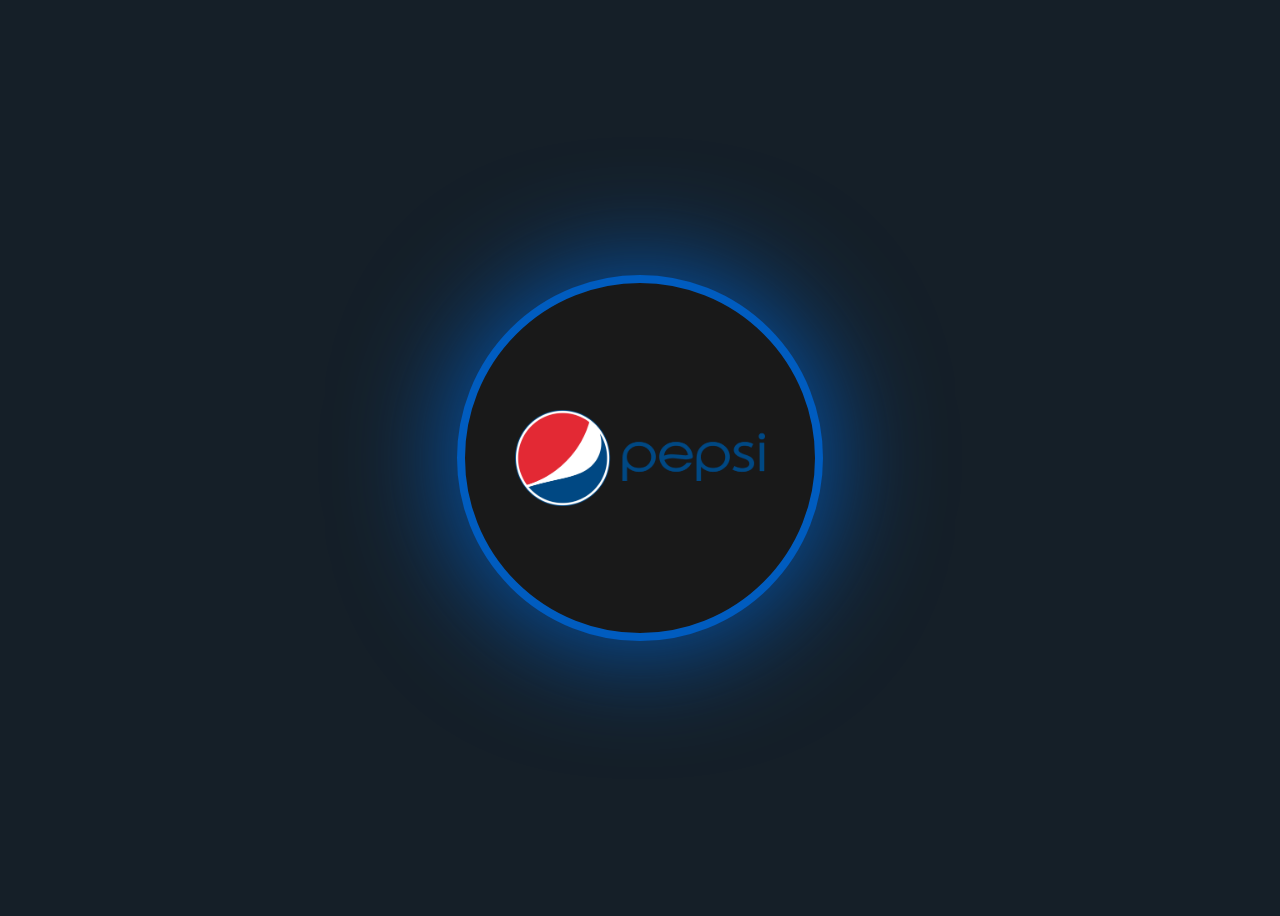
==== index.html @ 46ff2005 "Add files via upload" ====
<!DOCTYPE html>
<html lang="en">
<head>
  <meta charset="UTF-8">
  <meta name="viewport" content="width=device-width, initial-scale=1.0">
  <meta http-equiv="X-UA-Compatible" content="ie=edge">
  <title>Interactive Product Card</title>
  <link rel="stylesheet" href="style.css">
</head>
<body>
  <div class="card">
    <div class="circle">
      <img src="image.png" alt="Pepsi Logo" class="logo">
    </div>
    <img src="image1.png" alt="Pepsi Can" class="product_img">
    <div class="content">
		<h2>Pepsi</h2>
		<p>Pepsi is a cool, refreshing drink that satisfies your thirst and delights your taste buds. Our secret blend of flavors.</p>
      <a href="#">Shop Now</a>
    </div>
  </div>
</body>
</html>
---- style.css ----
@import url("https://fonts.googleapis.com/css?family=Poppins:200,300,400,500,600,700,800,900&display=swap");

* {
  margin: 10;
  padding-right: 0;
  box-sizing: border-box;
  font-family: "Poppins", sans-serif;
}

body {
  display: flex;
  justify-content: center;
  align-items: center;
  min-height: 100vh;
  background: #151f28;
  --clr: #005cbf;
}

.card {
  position: relative;
  width: 300px;
  height: 350px;
  display: flex;
  justify-content: center;
  align-items: center;
  transition: 0.5s;
  transition-delay: 0.5s;
}

.card:hover {
  width: 600px;
  transition-delay: 0.5s;
}

.card .circle {
  position: absolute;
  top: 0;
  left: 0;
  width: 100%;
  height: 100%;
  border-radius: 20px;
  display: flex;
  justify-content: center;
  align-items: center;
}

.card .circle::before {
  content: "";
  position: absolute;
  top: 30;
  left: 2;
  right: 2;
  width: 350px;
  height: 350px;
  border-radius: 50%;
  background: #191919;
  border: 8px solid var(--clr);
  transition: 0.5s, background 0.5s;
  transition-delay: 0.75s, 1s;
  filter: drop-shadow(0 0 10px var(--clr));
  filter: drop-shadow(0 0 60px var(--clr));;
}

.card:hover .circle::before {
  transition-delay: 0.5s;
  width: 100%;
  height: 100%;
  border-radius: 20px;
  background: var(--clr);
}

.card .circle .logo {
  position: relative;
  width: 250px;
  transition: 0.5s;
  transition-delay: 0.5s;
}

.card:hover .circle .logo {
  transform: scale(0);
  transition-delay: 0s;
}

.card .product_img {
  position: absolute;
  top: 50%;
  left: 50%;
  transform: translate(-50%, -50%) scale(0) rotate(315deg);
  height: 300px;
  transition: 0.5s ease-in-out;
}

.card:hover .product_img {
  transition-delay: 0.75s;
  top: 25%;
  left: 75%;
  height: 530px;
  transform: translate(-50%, -50%) scale(1) rotate(15deg);
}

.card .content {
  position: absolute;
  width: 50%;
  left: 20%;
  padding: 20px 20px 20px 20px;
  opacity: 0;
  transition: 0.5s;
  visibility: hidden;
}

.card:hover .content {
  transition-delay: 0.75s;
  opacity: 1;
  visibility: visible;
  left: 20px;
}

.card .content h2 {
  color: #fff;
  text-transform: uppercase;
  font-size: 2.5em;
  line-height: 1em;
}

.card .content p {
  color: #fff;
}

.card .content a {
  position: relative;
  color: #fff;
  background: #d52b1e;
  padding: 10px 20px;
  border-radius: 10px;
  display: inline-block;
  text-decoration: none;
  font-weight: 600;
  margin-top: 10px;
}
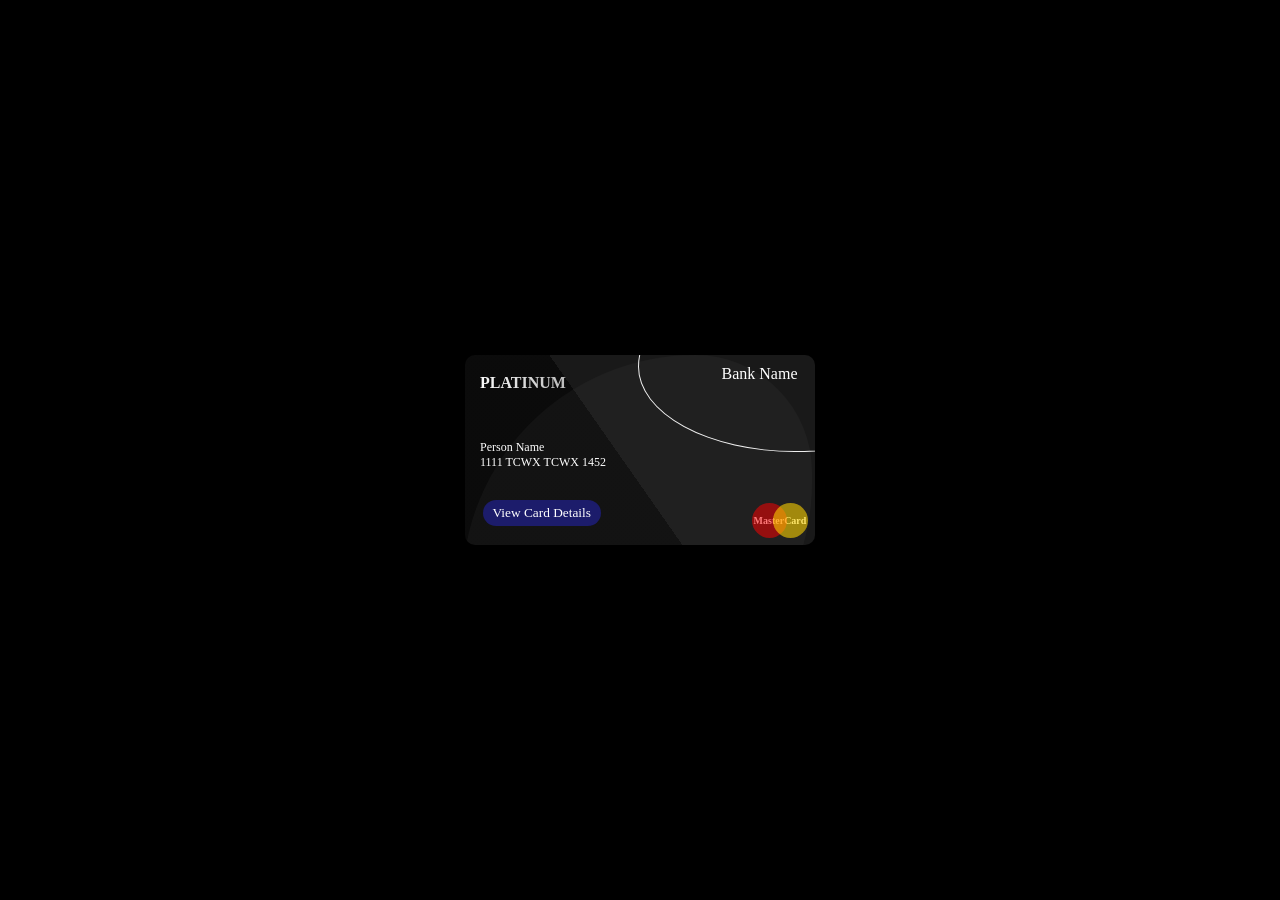
==== commit 9e030aa3: "Add files via upload" ====
--- a/index.html
+++ b/index.html
@@ -1,23 +1,52 @@
-<!DOCTYPE html>
-<html lang="en">
-<head>
-  <meta charset="UTF-8">
-  <meta name="viewport" content="width=device-width, initial-scale=1.0">
-  <meta http-equiv="X-UA-Compatible" content="ie=edge">
-  <title>Interactive Product Card</title>
-  <link rel="stylesheet" href="style.css">
-</head>
-<body>
-  <div class="card">
-    <div class="circle">
-      <img src="image.png" alt="Pepsi Logo" class="logo">
-    </div>
-    <img src="image1.png" alt="Pepsi Can" class="product_img">
-    <div class="content">
-		<h2>Pepsi</h2>
-		<p>Pepsi is a cool, refreshing drink that satisfies your thirst and delights your taste buds. Our secret blend of flavors.</p>
-      <a href="#">Shop Now</a>
-    </div>
-  </div>
-</body>
+<!DOCTYPE html>
+<html lang="en">
+
+<head>
+    <meta charset="UTF-8">
+    <meta name="viewport" content="width=device-width, initial-scale=1.0">
+    <title>Credit Card</title>
+    <link rel="stylesheet" href="style.css">
+</head>
+
+<body>
+    <div class="main-container">
+        <div id="card-container">
+            <div id="card">
+                <div id="front">
+                    <div class="reflection"></div>
+                    <div class="type">PLATINUM</div>
+                    <div class="title-text">Bank Name</div>
+                    <div class="details">
+                        <div class="name">Person Name</div>
+                        <p id="hidden-number">1111 TCWX TCWX 1452</p>
+                    </div>
+                    <button id="show-btn">View Card Details</button>
+                    <div class="logo">MasterCard</div>
+                </div>
+                <div id="back">
+                    <div class="reflection"></div>
+                    <div id="chip">
+                        <span></span>
+                        <span></span>
+                        <span></span>
+                        <span></span>
+                        <span></span>
+                    </div>
+                    <div class="title-text">Bank Name</div>
+                    <div class="details">
+                        <div class="name">Person Name</div>
+                        <p id="hidden-number">1111 1223 1223 1452</p>
+                        <span id="cvv">CVV: 304</span>
+                        <span id="valid-date"> Expiry: 02/30</span>
+                    </div>
+                    <button id="hide-btn">Hide Card Details</button>
+                    <div class="logo">MasterCard</div>
+                </div>
+            </div>
+        </div>
+    </div>
+
+    <script src="script.js"></script>
+</body>
+
 </html>
--- a/style.css
+++ b/style.css
@@ -1,139 +1,238 @@
-@import url("https://fonts.googleapis.com/css?family=Poppins:200,300,400,500,600,700,800,900&display=swap");
-
-* {
-  margin: 10;
-  padding-right: 0;
-  box-sizing: border-box;
-  font-family: "Poppins", sans-serif;
-}
-
-body {
-  display: flex;
-  justify-content: center;
-  align-items: center;
-  min-height: 100vh;
-  background: #151f28;
-  --clr: #005cbf;
-}
-
-.card {
-  position: relative;
-  width: 300px;
-  height: 350px;
-  display: flex;
-  justify-content: center;
-  align-items: center;
-  transition: 0.5s;
-  transition-delay: 0.5s;
-}
-
-.card:hover {
-  width: 600px;
-  transition-delay: 0.5s;
-}
-
-.card .circle {
-  position: absolute;
-  top: 0;
-  left: 0;
-  width: 100%;
-  height: 100%;
-  border-radius: 20px;
-  display: flex;
-  justify-content: center;
-  align-items: center;
-}
-
-.card .circle::before {
-  content: "";
-  position: absolute;
-  top: 30;
-  left: 2;
-  right: 2;
-  width: 350px;
-  height: 350px;
-  border-radius: 50%;
-  background: #191919;
-  border: 8px solid var(--clr);
-  transition: 0.5s, background 0.5s;
-  transition-delay: 0.75s, 1s;
-  filter: drop-shadow(0 0 10px var(--clr));
-  filter: drop-shadow(0 0 60px var(--clr));;
-}
-
-.card:hover .circle::before {
-  transition-delay: 0.5s;
-  width: 100%;
-  height: 100%;
-  border-radius: 20px;
-  background: var(--clr);
-}
-
-.card .circle .logo {
-  position: relative;
-  width: 250px;
-  transition: 0.5s;
-  transition-delay: 0.5s;
-}
-
-.card:hover .circle .logo {
-  transform: scale(0);
-  transition-delay: 0s;
-}
-
-.card .product_img {
-  position: absolute;
-  top: 50%;
-  left: 50%;
-  transform: translate(-50%, -50%) scale(0) rotate(315deg);
-  height: 300px;
-  transition: 0.5s ease-in-out;
-}
-
-.card:hover .product_img {
-  transition-delay: 0.75s;
-  top: 25%;
-  left: 75%;
-  height: 530px;
-  transform: translate(-50%, -50%) scale(1) rotate(15deg);
-}
-
-.card .content {
-  position: absolute;
-  width: 50%;
-  left: 20%;
-  padding: 20px 20px 20px 20px;
-  opacity: 0;
-  transition: 0.5s;
-  visibility: hidden;
-}
-
-.card:hover .content {
-  transition-delay: 0.75s;
-  opacity: 1;
-  visibility: visible;
-  left: 20px;
-}
-
-.card .content h2 {
-  color: #fff;
-  text-transform: uppercase;
-  font-size: 2.5em;
-  line-height: 1em;
-}
-
-.card .content p {
-  color: #fff;
-}
-
-.card .content a {
-  position: relative;
-  color: #fff;
-  background: #d52b1e;
-  padding: 10px 20px;
-  border-radius: 10px;
-  display: inline-block;
-  text-decoration: none;
-  font-weight: 600;
-  margin-top: 10px;
+* {
+    margin: 0;
+    padding: 0;
+    font-family: 'Calibri';
+    box-sizing: border-box;
+}
+
+body {
+    background: #000;
+}
+
+.main-container {
+    min-width: 400px;
+    min-height: 100vh;
+    display: flex;
+    align-items: center;
+    justify-content: center;
+}
+
+#card-container {
+    width: 350px;
+    height: 190px;
+    perspective: 1000px;
+    border-radius: 10px;
+}
+
+#card {
+    width: 100%;
+    height: 100%;
+    color: white;
+    transition: 1s;
+    position: relative;
+    border-radius: 10px;
+    perspective: 1000px;
+    font-family: calibri;
+    transform-style: preserve-3d;
+}
+
+#front,
+#back {
+    width: 100%;
+    height: 100%;
+    overflow: hidden;
+    position: absolute;
+    border-radius: 10px;
+    backface-visibility: hidden;
+    background: linear-gradient(55deg, #0b0b0bfc 45%, rgb(25 25 25) 40%);
+}
+
+#back {
+    transform: rotateY(180deg);
+}
+
+#front::after,
+#front::before,
+#back::after,
+#back::before {
+    content: '';
+    width: 100%;
+    height: 350px;
+    position: absolute;
+}
+
+#front::before,
+#back::before {
+    left: -1%;
+    transform: rotate(90deg);
+    border-radius: 50% 95% 0% 100%;
+    background: rgb(255 255 255 / 3%);
+}
+
+#front::after,
+#back::after {
+    height: 100%;
+    right: -50%;
+    top: -50%;
+    border-radius: 100% 0 100% 80%;
+    border: 1px solid rgb(239, 239, 239);
+}
+
+.reflection {
+    width: 100%;
+    height: 100%;
+    position: absolute;
+    transition: 1s;
+}
+
+.reflection::before {
+    z-index: 0;
+    top: 50%;
+    content: '';
+    left: -50%;
+    height: 360px;
+    position: absolute;
+    background: #ffffff;
+    transform: translate(-50%, -50%) rotate(50deg);
+    box-shadow: 0px 0px 10px 10px #ffffff;
+}
+
+.type {
+    top: 10%;
+    margin-left: 15px;
+    font-weight: bold;
+    color: transparent;
+    background: linear-gradient(62deg, #ffffff 0%, #000000 100%);
+    position: relative;
+    background-clip: text;
+    -webkit-background-clip: text;
+}
+
+.title-text {
+    position: absolute;
+    right: 5%;
+    top: 5%;
+}
+
+.details {
+    position: relative;
+    top: 35%;
+    margin-left: 15px;
+    font-size: 12px;
+}
+
+#hidden-number {
+    margin-bottom: 10px;
+}
+
+#show-btn,
+#hide-btn {
+    position: absolute;
+    bottom: 10%;
+    left: 5%;
+    border: none;
+    color: white;
+    cursor: pointer;
+    padding: 5px 10px;
+    border-radius: 20px;
+    font-family: calibri;
+    background: rgb(28, 28, 107);
+}
+
+.logo {
+    position: absolute;
+    font-size: 10px;
+    width: 20%;
+    height: 20%;
+    display: flex;
+    justify-content: center;
+    align-items: center;
+    font-weight: bold;
+    bottom: 3%;
+    right: 0%;
+}
+
+.logo::before,
+.logo::after {
+    content: '';
+    position: absolute;
+    width: 50%;
+    aspect-ratio: 1/1;
+    border-radius: 50%;
+}
+
+.logo::before {
+    background: rgba(255, 0, 0, 0.525);
+    left: 10%
+}
+
+.logo::after {
+    background: rgba(255, 213, 0, 0.584);
+    right: 10%;
+}
+
+.flipped {
+    transform: rotateY(-180deg);
+}
+
+#chip {
+    top: 10%;
+    position: absolute;
+    background: #e0ab89;
+    width: 15%;
+    height: 18%;
+    border-radius: 5px;
+    margin-left: 15px;
+    display: flex;
+    justify-content: center;
+    align-items: center;
+}
+
+#chip span {
+    position: absolute;
+    background: #e0ab89;
+    border: 1px solid black;
+}
+
+#chip span:nth-child(1) {
+    height: 100%;
+    width: 40%;
+    border-top: none;
+    border-bottom: none;
+}
+
+#chip span:nth-child(2) {
+    height: 60%;
+    width: 40%;
+    left: 0;
+    border-left: none;
+    border-radius: 0 5px 5px 0;
+}
+
+#chip span:nth-child(3) {
+    height: 60%;
+    width: 40%;
+    border-right: none;
+    border-radius: 5px 0 0 5px;
+    right: 0;
+}
+
+#chip span:nth-child(4) {
+    width: 100%;
+    border: none;
+    border-bottom: 1px solid black;
+}
+
+#chip span:nth-child(5) {
+    aspect-ratio: 1/1;
+    width: 25%;
+    border-radius: 2px;
+}
+
+.move {
+    transform: translateX(700px);
+}
+
+#valid-date {
+    margin-left: 15px;
 }
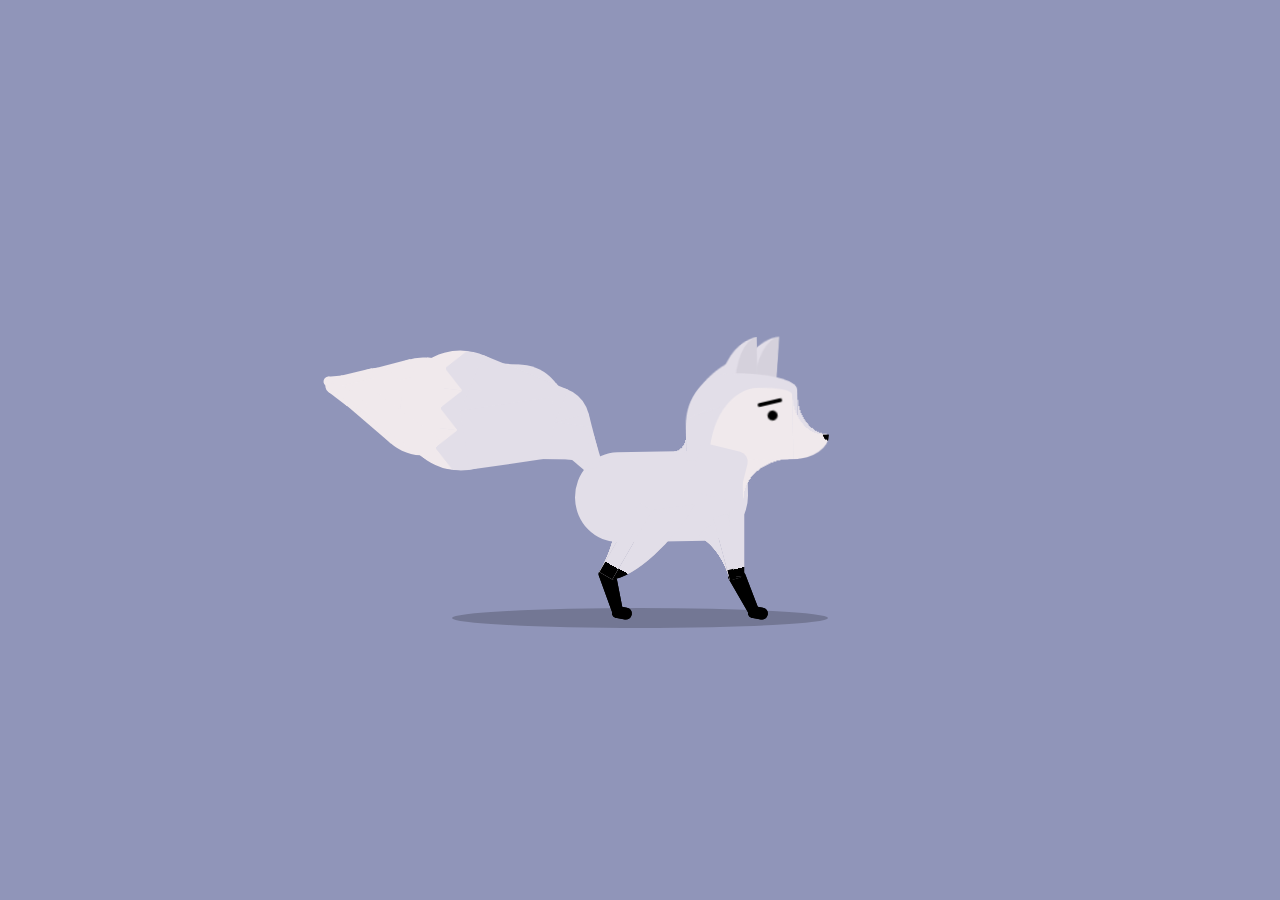
==== commit 6778c85c: "Add files via upload" ====
--- a/index.html
+++ b/index.html
@@ -1,52 +1,93 @@
-<!DOCTYPE html>
-<html lang="en">
-
-<head>
-    <meta charset="UTF-8">
-    <meta name="viewport" content="width=device-width, initial-scale=1.0">
-    <title>Credit Card</title>
-    <link rel="stylesheet" href="style.css">
-</head>
-
-<body>
-    <div class="main-container">
-        <div id="card-container">
-            <div id="card">
-                <div id="front">
-                    <div class="reflection"></div>
-                    <div class="type">PLATINUM</div>
-                    <div class="title-text">Bank Name</div>
-                    <div class="details">
-                        <div class="name">Person Name</div>
-                        <p id="hidden-number">1111 TCWX TCWX 1452</p>
-                    </div>
-                    <button id="show-btn">View Card Details</button>
-                    <div class="logo">MasterCard</div>
-                </div>
-                <div id="back">
-                    <div class="reflection"></div>
-                    <div id="chip">
-                        <span></span>
-                        <span></span>
-                        <span></span>
-                        <span></span>
-                        <span></span>
-                    </div>
-                    <div class="title-text">Bank Name</div>
-                    <div class="details">
-                        <div class="name">Person Name</div>
-                        <p id="hidden-number">1111 1223 1223 1452</p>
-                        <span id="cvv">CVV: 304</span>
-                        <span id="valid-date"> Expiry: 02/30</span>
-                    </div>
-                    <button id="hide-btn">Hide Card Details</button>
-                    <div class="logo">MasterCard</div>
-                </div>
-            </div>
-        </div>
-    </div>
-
-    <script src="script.js"></script>
-</body>
-
-</html>+<!DOCTYPE html>
+<html lang="en">
+
+  <head>
+    <meta charset="UTF-8">
+    <title>CSS Snow Fox</title>
+    <link rel="stylesheet" href="https://public.codepenassets.com/css/normalize-5.0.0.min.css">
+<link rel="stylesheet" href="./style.css">
+
+  </head>
+    
+  <body>
+  <div class="fox">
+  <div class="leg-outer">
+    <div class="leg">
+      <div class="paw">
+        <div class="log">
+          <div class="log-inner">
+          </div>
+        </div>
+      </div>
+    </div>
+  </div>
+  <div class="leg-outer">
+    <div class="leg">
+      <div class="paw">
+        <div class="log">
+          <div class="log-inner"></div>
+        </div>
+      </div>
+    </div>
+  </div>
+  <div class="hind-leg-outer">
+    <div class="hind-leg-outer2">
+      <div class="hind-paw">
+        <div class="hind-log">
+          <div class="hind-log-inner">
+          </div>
+        </div>
+      </div>
+    </div>
+  </div>
+  <div class="hind-leg-outer">
+    <div class="hind-leg-outer2">
+      <div class="hind-paw">
+        <div class="hind-log">
+          <div class="hind-log-inner">
+          </div>
+        </div>
+      </div>
+    </div>
+  </div>
+    <div class="body">
+    <div class="head">
+      <div class="ears">
+        <div class="ear"></div>
+        <div class="ear"></div>
+      </div>
+      <div class="face"></div>
+      <div class="snout"></div>
+    </div>
+    <div class="tail">
+      <div class="tail">
+        <div class="tail">
+          <div class="tail">
+            <div class="tail">
+              <div class="tail">
+              </div>
+            </div>
+          </div>
+        </div>
+      </div>
+      <div class="tail2">
+        <div class="tail">
+          <div class="tail">
+            <div class="tail">
+              <div class="tail">
+                <div class="tail">
+                </div>
+              </div>
+            </div>
+          </div>
+        </div>
+      </div>
+    </div>
+  </div>
+</div>
+<div class="snow"></div>
+    <script  src="./script.js"></script>
+
+  </body>
+  
+</html>
--- a/style.css
+++ b/style.css
@@ -1,238 +1,1255 @@
-* {
-    margin: 0;
-    padding: 0;
-    font-family: 'Calibri';
-    box-sizing: border-box;
-}
-
-body {
-    background: #000;
-}
-
-.main-container {
-    min-width: 400px;
-    min-height: 100vh;
-    display: flex;
-    align-items: center;
-    justify-content: center;
-}
-
-#card-container {
-    width: 350px;
-    height: 190px;
-    perspective: 1000px;
-    border-radius: 10px;
-}
-
-#card {
-    width: 100%;
-    height: 100%;
-    color: white;
-    transition: 1s;
-    position: relative;
-    border-radius: 10px;
-    perspective: 1000px;
-    font-family: calibri;
-    transform-style: preserve-3d;
-}
-
-#front,
-#back {
-    width: 100%;
-    height: 100%;
-    overflow: hidden;
-    position: absolute;
-    border-radius: 10px;
-    backface-visibility: hidden;
-    background: linear-gradient(55deg, #0b0b0bfc 45%, rgb(25 25 25) 40%);
-}
-
-#back {
-    transform: rotateY(180deg);
-}
-
-#front::after,
-#front::before,
-#back::after,
-#back::before {
-    content: '';
-    width: 100%;
-    height: 350px;
-    position: absolute;
-}
-
-#front::before,
-#back::before {
-    left: -1%;
-    transform: rotate(90deg);
-    border-radius: 50% 95% 0% 100%;
-    background: rgb(255 255 255 / 3%);
-}
-
-#front::after,
-#back::after {
-    height: 100%;
-    right: -50%;
-    top: -50%;
-    border-radius: 100% 0 100% 80%;
-    border: 1px solid rgb(239, 239, 239);
-}
-
-.reflection {
-    width: 100%;
-    height: 100%;
-    position: absolute;
-    transition: 1s;
-}
-
-.reflection::before {
-    z-index: 0;
-    top: 50%;
-    content: '';
-    left: -50%;
-    height: 360px;
-    position: absolute;
-    background: #ffffff;
-    transform: translate(-50%, -50%) rotate(50deg);
-    box-shadow: 0px 0px 10px 10px #ffffff;
-}
-
-.type {
-    top: 10%;
-    margin-left: 15px;
-    font-weight: bold;
-    color: transparent;
-    background: linear-gradient(62deg, #ffffff 0%, #000000 100%);
-    position: relative;
-    background-clip: text;
-    -webkit-background-clip: text;
-}
-
-.title-text {
-    position: absolute;
-    right: 5%;
-    top: 5%;
-}
-
-.details {
-    position: relative;
-    top: 35%;
-    margin-left: 15px;
-    font-size: 12px;
-}
-
-#hidden-number {
-    margin-bottom: 10px;
-}
-
-#show-btn,
-#hide-btn {
-    position: absolute;
-    bottom: 10%;
-    left: 5%;
-    border: none;
-    color: white;
-    cursor: pointer;
-    padding: 5px 10px;
-    border-radius: 20px;
-    font-family: calibri;
-    background: rgb(28, 28, 107);
-}
-
-.logo {
-    position: absolute;
-    font-size: 10px;
-    width: 20%;
-    height: 20%;
-    display: flex;
-    justify-content: center;
-    align-items: center;
-    font-weight: bold;
-    bottom: 3%;
-    right: 0%;
-}
-
-.logo::before,
-.logo::after {
-    content: '';
-    position: absolute;
-    width: 50%;
-    aspect-ratio: 1/1;
-    border-radius: 50%;
-}
-
-.logo::before {
-    background: rgba(255, 0, 0, 0.525);
-    left: 10%
-}
-
-.logo::after {
-    background: rgba(255, 213, 0, 0.584);
-    right: 10%;
-}
-
-.flipped {
-    transform: rotateY(-180deg);
-}
-
-#chip {
-    top: 10%;
-    position: absolute;
-    background: #e0ab89;
-    width: 15%;
-    height: 18%;
-    border-radius: 5px;
-    margin-left: 15px;
-    display: flex;
-    justify-content: center;
-    align-items: center;
-}
-
-#chip span {
-    position: absolute;
-    background: #e0ab89;
-    border: 1px solid black;
-}
-
-#chip span:nth-child(1) {
-    height: 100%;
-    width: 40%;
-    border-top: none;
-    border-bottom: none;
-}
-
-#chip span:nth-child(2) {
-    height: 60%;
-    width: 40%;
-    left: 0;
-    border-left: none;
-    border-radius: 0 5px 5px 0;
-}
-
-#chip span:nth-child(3) {
-    height: 60%;
-    width: 40%;
-    border-right: none;
-    border-radius: 5px 0 0 5px;
-    right: 0;
-}
-
-#chip span:nth-child(4) {
-    width: 100%;
-    border: none;
-    border-bottom: 1px solid black;
-}
-
-#chip span:nth-child(5) {
-    aspect-ratio: 1/1;
-    width: 25%;
-    border-radius: 2px;
-}
-
-.move {
-    transform: translateX(700px);
-}
-
-#valid-date {
-    margin-left: 15px;
+.fox {
+  width: 470px;
+  height: 335px;
+  min-width: 470px;
+  min-height: 335px;
+}
+.fox * {
+  position: absolute;
+}
+.fox:after {
+  content: '';
+  display: block;
+  position: absolute;
+  width: 80%;
+  height: 20px;
+  border-radius: 100%;
+  background: rgba(0, 0, 0, 0.2);
+  bottom: -10px;
+  left: 10%;
+  z-index: -1;
+}
+
+@-webkit-keyframes log {
+  from, to {
+    transform: rotate(-30deg);
+  }
+  50% {
+    transform: rotate(25deg);
+  }
+}
+
+@keyframes log {
+  from, to {
+    transform: rotate(-30deg);
+  }
+  50% {
+    transform: rotate(25deg);
+  }
+}
+@-webkit-keyframes log-inner {
+  from, to {
+    transform: rotate(15deg);
+  }
+  50% {
+    transform: rotate(-15deg);
+  }
+}
+@keyframes log-inner {
+  from, to {
+    transform: rotate(15deg);
+  }
+  50% {
+    transform: rotate(-15deg);
+  }
+}
+@-webkit-keyframes hind-log {
+  from, to {
+    transform: rotate(-20deg);
+  }
+  50% {
+    transform: rotate(15deg);
+  }
+}
+@keyframes hind-log {
+  from, to {
+    transform: rotate(-20deg);
+  }
+  50% {
+    transform: rotate(15deg);
+  }
+}
+@-webkit-keyframes hind-log-inner {
+  from, to {
+    transform: rotate(50deg);
+  }
+  50% {
+    transform: rotate(30deg);
+  }
+}
+@keyframes hind-log-inner {
+  from, to {
+    transform: rotate(50deg);
+  }
+  50% {
+    transform: rotate(30deg);
+  }
+}
+.leg-outer {
+  bottom: 0;
+  right: 127px;
+  -webkit-animation: leg-outer 0.9s cubic-bezier(0.445, 0, 0.55, 1) both infinite;
+          animation: leg-outer 0.9s cubic-bezier(0.445, 0, 0.55, 1) both infinite;
+  z-index: 1;
+}
+@-webkit-keyframes leg-outer {
+  0%, 100% {
+    transform: translateX(0);
+  }
+  50% {
+    transform: translateX(-76px);
+  }
+}
+@keyframes leg-outer {
+  0%, 100% {
+    transform: translateX(0);
+  }
+  50% {
+    transform: translateX(-76px);
+  }
+}
+.hind-leg-outer {
+  bottom: 0;
+  right: 263px;
+  -webkit-animation: leg-outer 0.9s cubic-bezier(0.445, 0, 0.55, 1) both infinite;
+          animation: leg-outer 0.9s cubic-bezier(0.445, 0, 0.55, 1) both infinite;
+  -webkit-animation-delay: -0.225s;
+          animation-delay: -0.225s;
+  z-index: 1;
+}
+
+.leg {
+  bottom: 0;
+  -webkit-animation: leg 0.9s cubic-bezier(0.445, 0, 0.55, 1) both infinite;
+          animation: leg 0.9s cubic-bezier(0.445, 0, 0.55, 1) both infinite;
+}
+@-webkit-keyframes leg {
+  75% {
+    transform: translateY(-20px);
+  }
+  from, 40%, to {
+    transform: translateY(0);
+  }
+}
+@keyframes leg {
+  75% {
+    transform: translateY(-20px);
+  }
+  from, 40%, to {
+    transform: translateY(0);
+  }
+}
+.hind-leg-outer2 {
+  bottom: 0;
+  -webkit-animation: leg 0.9s cubic-bezier(0.445, 0, 0.55, 1) both infinite;
+          animation: leg 0.9s cubic-bezier(0.445, 0, 0.55, 1) both infinite;
+  -webkit-animation-delay: -0.225s;
+          animation-delay: -0.225s;
+}
+
+.paw, .hind-paw {
+  bottom: 100%;
+  width: 10px;
+  height: 12px;
+  transform-origin: bottom center;
+  border-radius: 5px;
+  background: #000;
+}
+.paw:after, .hind-paw:after {
+  -webkit-animation: paw 0.9s cubic-bezier(0.445, 0, 0.55, 1) both infinite;
+          animation: paw 0.9s cubic-bezier(0.445, 0, 0.55, 1) both infinite;
+  content: '';
+  position: absolute;
+  display: block;
+  left: 0;
+  bottom: 0;
+  height: 100%;
+  width: 200%;
+  background: #000;
+  border-radius: 100px;
+  transform-origin: 5px center;
+}
+@-webkit-keyframes paw {
+  10%, to {
+    transform: rotate(10deg);
+  }
+  20%, 40% {
+    transform: rotate(10deg);
+  }
+  70% {
+    transform: rotate(120deg);
+  }
+}
+@keyframes paw {
+  10%, to {
+    transform: rotate(10deg);
+  }
+  20%, 40% {
+    transform: rotate(10deg);
+  }
+  70% {
+    transform: rotate(120deg);
+  }
+}
+.hind-paw {
+  -webkit-animation-delay: -0.225s;
+          animation-delay: -0.225s;
+}
+
+.log, .hind-log {
+  bottom: calc(100% - 5px);
+  width: 10px;
+  height: 44px;
+  transform-origin: bottom center;
+  transform: rotate(5deg);
+  background: black;
+  border-bottom-right-radius: 50% 100%;
+  border-top-right-radius: 5px;
+  border-top-left-radius: 5px;
+}
+.log:after, .hind-log:after {
+  content: '';
+  display: block;
+  position: absolute;
+  height: 100%;
+  width: 75%;
+  right: 0;
+  background: black;
+  transform-origin: right bottom;
+  transform: rotate(9deg);
+  border-top-right-radius: 8px;
+}
+
+.log {
+  -webkit-animation: log 0.9s cubic-bezier(0.445, 0, 0.55, 1) both infinite;
+          animation: log 0.9s cubic-bezier(0.445, 0, 0.55, 1) both infinite;
+}
+
+.hind-log {
+  -webkit-animation: hind-log 0.9s cubic-bezier(0.445, 0, 0.55, 1) both infinite;
+          animation: hind-log 0.9s cubic-bezier(0.445, 0, 0.55, 1) both infinite;
+  -webkit-animation-delay: -0.225s;
+          animation-delay: -0.225s;
+}
+
+.log-inner, .hind-log-inner {
+  z-index: 1;
+}
+
+.log-inner {
+  bottom: calc(100% - 8px);
+  width: 15px;
+  height: 65px;
+  transform-origin: bottom center;
+  -webkit-animation: log-inner 0.9s cubic-bezier(0.445, 0, 0.55, 1) both infinite;
+          animation: log-inner 0.9s cubic-bezier(0.445, 0, 0.55, 1) both infinite;
+  background-color: #E2DEE8;
+  background-image: linear-gradient(to top, #000000, #000000 10px, rgba(0, 0, 0, 0) 11px, rgba(0, 0, 0, 0));
+  border-bottom-right-radius: 5px;
+  border-bottom-left-radius: 5px;
+}
+.leg-outer + .leg-outer .log-inner, .leg-outer + .leg-outer .log-inner:after {
+  background-color: #C7C3D0;
+}
+.leg-outer + .leg-outer .log-inner:before {
+  background: radial-gradient(farthest-side at bottom left, rgba(0, 0, 0, 0), rgba(0, 0, 0, 0) 99%, #c7c3d0);
+}
+.log-inner:before, .log-inner:after {
+  content: '';
+  display: block;
+  position: absolute;
+}
+.log-inner:before {
+  right: 100%;
+  background: radial-gradient(farthest-side at bottom left, rgba(0, 0, 0, 0), rgba(0, 0, 0, 0) 99%, #e2dee8);
+  height: 90%;
+  bottom: 0;
+  width: 240%;
+  border-top-left-radius: 100%;
+}
+.log-inner:after {
+  right: 0;
+  bottom: 0;
+  height: 100%;
+  width: 100%;
+  background-color: #E2DEE8;
+  transform-origin: bottom right;
+  transform: rotate(15deg);
+  border-bottom-left-radius: 50% 100%;
+  border-bottom-right-radius: 5px;
+  background-image: linear-gradient(-15deg, #000000, #000000 9.5px, rgba(0, 0, 0, 0) 9.5px, rgba(0, 0, 0, 0));
+}
+
+.hind-log-inner {
+  bottom: calc(100% - 7px);
+  width: 15px;
+  left: -1px;
+  height: 80px;
+  transform-origin: bottom center;
+  -webkit-animation: hind-log-inner 0.9s cubic-bezier(0.445, 0, 0.55, 1) both infinite;
+          animation: hind-log-inner 0.9s cubic-bezier(0.445, 0, 0.55, 1) both infinite;
+  -webkit-animation-delay: -0.225s;
+          animation-delay: -0.225s;
+  background-color: #E2DEE8;
+  background-image: linear-gradient(to top, #000000, #000000 12px, rgba(0, 0, 0, 0) 12px, rgba(0, 0, 0, 0));
+}
+.hind-log-inner:before, .hind-log-inner:after {
+  content: '';
+  display: block;
+  position: absolute;
+}
+.hind-log-inner:before {
+  right: 100%;
+  background: radial-gradient(farthest-side at bottom left, rgba(0, 0, 0, 0), rgba(0, 0, 0, 0) 99%, #e2dee8);
+  height: 90%;
+  bottom: 0;
+  width: 240%;
+  border-top-left-radius: 100%;
+}
+.hind-log-inner:after {
+  left: 100%;
+  left: 100%;
+  height: 100%;
+  width: 34px;
+  background-color: #E2DEE8;
+  border-bottom-right-radius: 100% 100%;
+  transform-origin: bottom left;
+  transform: skewY(-38deg);
+  background-image: linear-gradient(38deg, #000000, #000000 10px, rgba(0, 0, 0, 0) 10px, rgba(0, 0, 0, 0));
+}
+.hind-leg-outer + .hind-leg-outer .hind-log-inner:before {
+  background: radial-gradient(farthest-side at bottom left, rgba(0, 0, 0, 0), rgba(0, 0, 0, 0) 99%, #c7c3d0);
+}
+
+.leg-outer + .leg-outer {
+  z-index: 0;
+}
+.leg-outer + .leg-outer, .leg-outer + .leg-outer *, .leg-outer + .leg-outer *:after {
+  -webkit-animation-delay: -0.45s !important;
+          animation-delay: -0.45s !important;
+}
+
+.hind-paw:after {
+  -webkit-animation-delay: -0.225s;
+          animation-delay: -0.225s;
+}
+
+.hind-leg-outer + .hind-leg-outer {
+  z-index: 0;
+}
+.hind-leg-outer + .hind-leg-outer, .hind-leg-outer + .hind-leg-outer *, .hind-leg-outer + .hind-leg-outer *:after {
+  -webkit-animation-delay: -0.675s;
+          animation-delay: -0.675s;
+}
+.hind-leg-outer + .hind-leg-outer .hind-log-inner, .hind-leg-outer + .hind-leg-outer .hind-log-inner:after {
+  background-color: #C7C3D0;
+}
+
+.body {
+  top: 50%;
+  left: 170px;
+  height: 90px;
+  width: 173px;
+  background: #E2DEE8;
+  border-top-left-radius: 25% 50%;
+  border-bottom-left-radius: 25% 50%;
+  border-bottom-right-radius: 25% 50%;
+  transform-origin: right center;
+  -webkit-animation: body 0.9s cubic-bezier(0.445, 0, 0.55, 1) both infinite;
+          animation: body 0.9s cubic-bezier(0.445, 0, 0.55, 1) both infinite;
+  -webkit-animation-duration: 0.45s;
+          animation-duration: 0.45s;
+  -webkit-animation-delay: -0.225s;
+          animation-delay: -0.225s;
+}
+@-webkit-keyframes body {
+  from, to {
+    transform: rotate(-1deg);
+  }
+  50% {
+    transform: rotate(1deg);
+  }
+}
+@keyframes body {
+  from, to {
+    transform: rotate(-1deg);
+  }
+  50% {
+    transform: rotate(1deg);
+  }
+}
+.body:before {
+  content: '';
+  display: block;
+  position: absolute;
+  height: 50px;
+  width: 50px;
+  background: #E2DEE8;
+  z-index: 1;
+  border-top-right-radius: 10px;
+  right: 3px;
+  top: -3px;
+  transform: rotate(15deg);
+}
+
+.head {
+  position: absolute;
+  height: 87px;
+  width: 112px;
+  bottom: 89%;
+  left: 65%;
+  border-top-left-radius: 40% 60%;
+  border-top-right-radius: 60% 20%;
+  background: #E2DEE8;
+  -webkit-animation: head 0.9s cubic-bezier(0.445, 0, 0.55, 1) both infinite;
+          animation: head 0.9s cubic-bezier(0.445, 0, 0.55, 1) both infinite;
+  -webkit-animation-duration: 0.45s;
+          animation-duration: 0.45s;
+  -webkit-animation-delay: -0.225s;
+          animation-delay: -0.225s;
+  transform-origin: center bottom;
+  z-index: 0;
+  transform-style: preserve-3d;
+}
+@-webkit-keyframes head {
+  from, to {
+    transform: rotate(0);
+  }
+  50% {
+    transform: translateY(2px) rotate(-2deg);
+  }
+}
+@keyframes head {
+  from, to {
+    transform: rotate(0);
+  }
+  50% {
+    transform: translateY(2px) rotate(-2deg);
+  }
+}
+.head:before, .head:after {
+  content: '';
+  display: block;
+  position: absolute;
+}
+.head:before {
+  width: 15px;
+  height: 15px;
+  right: 100%;
+  bottom: 9px;
+  background-image: radial-gradient(ellipse farthest-side at top left, rgba(0, 0, 0, 0), rgba(0, 0, 0, 0) 99%, #e2dee8 99.1%);
+}
+.head:after {
+  width: 50px;
+  height: 40px;
+  top: calc(100% - 1px);
+  left: 50%;
+  background-image: radial-gradient(ellipse farthest-side at bottom right, rgba(0, 0, 0, 0), rgba(0, 0, 0, 0) 99%, #f0e9ec 99.1%);
+}
+
+.face {
+  width: 84px;
+  height: 72px;
+  bottom: 0;
+  right: 5px;
+  background: #F0E9EC;
+  border-top-left-radius: 60% 100%;
+  border-top-right-radius: 40% 10%;
+  z-index: 2;
+  -webkit-animation: face 0.9s cubic-bezier(0.445, 0, 0.55, 1) both infinite;
+          animation: face 0.9s cubic-bezier(0.445, 0, 0.55, 1) both infinite;
+}
+@-webkit-keyframes face {
+  from, to {
+    transform: translateX(0);
+  }
+  50% {
+    transform: translateX(-2px);
+  }
+}
+@keyframes face {
+  from, to {
+    transform: translateX(0);
+  }
+  50% {
+    transform: translateX(-2px);
+  }
+}
+.face:before, .face:after {
+  content: '';
+  display: block;
+  position: absolute;
+  background: black;
+  -webkit-animation: eye 0.9s cubic-bezier(0.445, 0, 0.55, 1) both infinite;
+          animation: eye 0.9s cubic-bezier(0.445, 0, 0.55, 1) both infinite;
+}
+@-webkit-keyframes eye {
+  from, to {
+    transform: rotate(-12deg);
+  }
+  50% {
+    transform: translateX(-2px) rotate(-12deg);
+  }
+}
+@keyframes eye {
+  from, to {
+    transform: rotate(-12deg);
+  }
+  50% {
+    transform: translateX(-2px) rotate(-12deg);
+  }
+}
+.face:before {
+  height: 4px;
+  width: 25px;
+  border-radius: 2px;
+  top: 13px;
+  right: 10px;
+}
+.face:after {
+  height: 10px;
+  width: 10px;
+  border-radius: 50%;
+  top: 23px;
+  right: 15px;
+}
+
+.snout {
+  width: 36px;
+  height: 24px;
+  left: calc(100% - 5px);
+  bottom: 0;
+  border-bottom-right-radius: 100%;
+  background-color: #F0E9EC;
+  background-image: radial-gradient(circle 6px at top right, #000000, #000000 99%, rgba(0, 0, 0, 0) 99%);
+  transform-origin: right;
+  -webkit-animation: snout 0.9s cubic-bezier(0.445, 0, 0.55, 1) both infinite;
+          animation: snout 0.9s cubic-bezier(0.445, 0, 0.55, 1) both infinite;
+}
+@-webkit-keyframes snout {
+  from, to {
+    transform: scale(1);
+  }
+  50% {
+    transform: scaleX(1.05);
+  }
+}
+@keyframes snout {
+  from, to {
+    transform: scale(1);
+  }
+  50% {
+    transform: scaleX(1.05);
+  }
+}
+.snout:before, .snout:after {
+  content: '';
+  display: block;
+  position: absolute;
+  bottom: 100%;
+  left: 5px;
+  width: calc(100% - 5px);
+  height: 40px;
+  background-image: radial-gradient(ellipse farthest-side at top right, rgba(0, 0, 0, 0), rgba(0, 0, 0, 0) 99%, #e2dee8 99.1%);
+}
+.snout:before {
+  -webkit-animation: snout-outer 0.9s cubic-bezier(0.445, 0, 0.55, 1) both infinite;
+          animation: snout-outer 0.9s cubic-bezier(0.445, 0, 0.55, 1) both infinite;
+}
+@-webkit-keyframes snout-outer {
+  50% {
+    transform: scaleX(0.93);
+  }
+}
+@keyframes snout-outer {
+  50% {
+    transform: scaleX(0.93);
+  }
+}
+.snout:after {
+  background-image: radial-gradient(ellipse farthest-side at top right, rgba(0, 0, 0, 0), rgba(0, 0, 0, 0) 99%, #f0e9ec 99.1%);
+  left: 0;
+}
+
+.tail {
+  border-radius: 50%;
+  background: #E2DEE8;
+  width: 1rem;
+  height: 1rem;
+}
+
+.body > .tail {
+  height: 20;
+  width: 20;
+  left: 10px;
+  transform: rotate(58deg);
+}
+.body > .tail .tail {
+  right: 100%;
+  border-color: green;
+  z-index: -1;
+}
+.body > .tail > .tail {
+  height: 36px;
+  width: 36px;
+  top: -8px;
+  -webkit-animation: tail-2 0.9s cubic-bezier(0.445, 0, 0.55, 1) both infinite;
+          animation: tail-2 0.9s cubic-bezier(0.445, 0, 0.55, 1) both infinite;
+  -webkit-animation-delay: -0.225s;
+          animation-delay: -0.225s;
+  transform-origin: calc(100% + 10px);
+  transform: rotate(0);
+}
+@-webkit-keyframes tail-2 {
+  from, to {
+    transform: rotate(0);
+  }
+  50% {
+    transform: rotate(0);
+  }
+}
+@keyframes tail-2 {
+  from, to {
+    transform: rotate(0);
+  }
+  50% {
+    transform: rotate(0);
+  }
+}
+.body > .tail > .tail:before, .body > .tail > .tail:after {
+  content: '';
+  left: 50%;
+  position: absolute;
+  height: 50%;
+  width: 26.83282px;
+  display: block;
+  background: #E2DEE8;
+}
+.body > .tail > .tail:after {
+  bottom: 0;
+  transform-origin: top left;
+  transform: rotate(-16.60156deg);
+}
+.body > .tail > .tail:before {
+  transform-origin: bottom left;
+  transform: rotate(16.60156deg);
+}
+.body > .tail > .tail2 > .tail {
+  height: 70px;
+  width: 70px;
+  top: -25px;
+  -webkit-animation: tail2-2 0.9s cubic-bezier(0.445, 0, 0.55, 1) both infinite;
+          animation: tail2-2 0.9s cubic-bezier(0.445, 0, 0.55, 1) both infinite;
+  -webkit-animation-delay: -0.225s;
+          animation-delay: -0.225s;
+  transform-origin: calc(100% + 10px);
+  transform: rotate(-30deg);
+}
+@-webkit-keyframes tail2-2 {
+  from, to {
+    transform: rotate(-33deg);
+  }
+  50% {
+    transform: rotate(-30deg);
+  }
+}
+@keyframes tail2-2 {
+  from, to {
+    transform: rotate(-33deg);
+  }
+  50% {
+    transform: rotate(-30deg);
+  }
+}
+.body > .tail > .tail2 > .tail:before, .body > .tail > .tail2 > .tail:after {
+  content: '';
+  left: 50%;
+  position: absolute;
+  height: 50%;
+  width: 37.41657px;
+  display: block;
+  background: #E2DEE8;
+}
+.body > .tail > .tail2 > .tail:after {
+  bottom: 0;
+  transform-origin: top left;
+  transform: rotate(-33.74902deg);
+}
+.body > .tail > .tail2 > .tail:before {
+  transform-origin: bottom left;
+  transform: rotate(33.74902deg);
+}
+.body > .tail > .tail > .tail {
+  height: 93px;
+  width: 93px;
+  top: -28.5px;
+  -webkit-animation: tail-3 0.9s cubic-bezier(0.445, 0, 0.55, 1) both infinite;
+          animation: tail-3 0.9s cubic-bezier(0.445, 0, 0.55, 1) both infinite;
+  -webkit-animation-delay: -0.225s;
+          animation-delay: -0.225s;
+  transform-origin: calc(100% + 18px);
+  transform: rotate(-24deg);
+}
+@-webkit-keyframes tail-3 {
+  from, to {
+    transform: rotate(-30deg);
+  }
+  50% {
+    transform: rotate(-24deg);
+  }
+}
+@keyframes tail-3 {
+  from, to {
+    transform: rotate(-30deg);
+  }
+  50% {
+    transform: rotate(-24deg);
+  }
+}
+.body > .tail > .tail > .tail:before, .body > .tail > .tail > .tail:after {
+  content: '';
+  left: 50%;
+  position: absolute;
+  height: 50%;
+  width: 57.8619px;
+  display: block;
+  background: #E2DEE8;
+}
+.body > .tail > .tail > .tail:after {
+  bottom: 0;
+  transform-origin: top left;
+  transform: rotate(-26.22267deg);
+}
+.body > .tail > .tail > .tail:before {
+  transform-origin: bottom left;
+  transform: rotate(26.22267deg);
+}
+.body > .tail > .tail2 > .tail > .tail {
+  height: 120px;
+  width: 120px;
+  top: -25px;
+  -webkit-animation: tail2-3 0.9s cubic-bezier(0.445, 0, 0.55, 1) both infinite;
+          animation: tail2-3 0.9s cubic-bezier(0.445, 0, 0.55, 1) both infinite;
+  -webkit-animation-delay: -425ms;
+          animation-delay: -425ms;
+  background: linear-gradient(45deg, #f0e9ec 25%, rgba(0, 0, 0, 0) 25%), linear-gradient(135deg, #f0e9ec 25%, rgba(0, 0, 0, 0) 25%) 0 0, linear-gradient(to left, rgba(0, 0, 0, 0), rgba(0, 0, 0, 0) 66%, #f0e9ec 66%);
+  background-size: 40px 40px, 40px 40px, 100%;
+  background-position: center;
+  background-color: #E2DEE8;
+  background-repeat: repeat-y;
+  transform-origin: calc(100% + 35px);
+  transform: rotate(-30deg);
+}
+@-webkit-keyframes tail2-3 {
+  from, to {
+    transform: rotate(-35deg);
+  }
+  50% {
+    transform: rotate(-30deg);
+  }
+}
+@keyframes tail2-3 {
+  from, to {
+    transform: rotate(-35deg);
+  }
+  50% {
+    transform: rotate(-30deg);
+  }
+}
+.body > .tail > .tail2 > .tail > .tail:before, .body > .tail > .tail2 > .tail > .tail:after {
+  content: '';
+  left: 50%;
+  position: absolute;
+  height: 50%;
+  width: 91.65151px;
+  display: block;
+  background: #E2DEE8;
+}
+.body > .tail > .tail2 > .tail > .tail:after {
+  bottom: 0;
+  transform-origin: top left;
+  transform: rotate(-15.25754deg);
+}
+.body > .tail > .tail2 > .tail > .tail:before {
+  transform-origin: bottom left;
+  transform: rotate(15.25754deg);
+}
+.body > .tail > .tail > .tail > .tail {
+  height: 98px;
+  width: 98px;
+  top: -2.5px;
+  -webkit-animation: tail-4 0.9s cubic-bezier(0.445, 0, 0.55, 1) both infinite;
+          animation: tail-4 0.9s cubic-bezier(0.445, 0, 0.55, 1) both infinite;
+  -webkit-animation-delay: -425ms;
+          animation-delay: -425ms;
+  background: #F0E9EC !important;
+  transform-origin: calc(100% + 46.5px);
+  transform: rotate(-17deg);
+}
+.body > .tail > .tail > .tail > .tail:before {
+  background: linear-gradient(to right, #f0e9ec, #e2dee8) !important;
+}
+@-webkit-keyframes tail-4 {
+  from, to {
+    transform: rotate(-24deg);
+  }
+  50% {
+    transform: rotate(-17deg);
+  }
+}
+@keyframes tail-4 {
+  from, to {
+    transform: rotate(-24deg);
+  }
+  50% {
+    transform: rotate(-17deg);
+  }
+}
+.body > .tail > .tail > .tail > .tail:before, .body > .tail > .tail > .tail > .tail:after {
+  content: '';
+  left: 50%;
+  position: absolute;
+  height: 50%;
+  width: 95.46727px;
+  display: block;
+  background: #E2DEE8;
+}
+.body > .tail > .tail > .tail > .tail:after {
+  bottom: 0;
+  transform-origin: top left;
+  transform: rotate(-1.50006deg);
+}
+.body > .tail > .tail > .tail > .tail:before {
+  transform-origin: bottom left;
+  transform: rotate(1.50006deg);
+}
+.body > .tail > .tail2 > .tail > .tail > .tail {
+  height: 50px;
+  width: 50px;
+  top: 35px;
+  -webkit-animation: tail2-4 0.9s cubic-bezier(0.445, 0, 0.55, 1) both infinite;
+          animation: tail2-4 0.9s cubic-bezier(0.445, 0, 0.55, 1) both infinite;
+  -webkit-animation-delay: -0.225s;
+          animation-delay: -0.225s;
+  transform-origin: calc(100% + 60px);
+  transform: rotate(27deg);
+}
+.body > .tail > .tail2 > .tail > .tail > .tail:before {
+  display: none !important;
+}
+.body > .tail > .tail2 > .tail > .tail > .tail, .body > .tail > .tail2 > .tail > .tail > .tail:before, .body > .tail > .tail2 > .tail > .tail > .tail:after {
+  background: #F0E9EC !important;
+}
+@-webkit-keyframes tail2-4 {
+  from, to {
+    transform: rotate(5deg);
+  }
+  50% {
+    transform: rotate(27deg);
+  }
+}
+@keyframes tail2-4 {
+  from, to {
+    transform: rotate(5deg);
+  }
+  50% {
+    transform: rotate(27deg);
+  }
+}
+.body > .tail > .tail2 > .tail > .tail > .tail:before, .body > .tail > .tail2 > .tail > .tail > .tail:after {
+  content: '';
+  left: 50%;
+  position: absolute;
+  height: 50%;
+  width: 77.45967px;
+  display: block;
+  background: #E2DEE8;
+}
+.body > .tail > .tail2 > .tail > .tail > .tail:after {
+  bottom: 0;
+  transform-origin: top left;
+  transform: rotate(24.31576deg);
+}
+.body > .tail > .tail2 > .tail > .tail > .tail:before {
+  transform-origin: bottom left;
+  transform: rotate(-24.31576deg);
+}
+.body > .tail > .tail > .tail > .tail > .tail {
+  height: 36px;
+  width: 36px;
+  top: 31px;
+  -webkit-animation: tail-5 0.9s cubic-bezier(0.445, 0, 0.55, 1) both infinite;
+          animation: tail-5 0.9s cubic-bezier(0.445, 0, 0.55, 1) both infinite;
+  -webkit-animation-delay: -0.225s;
+          animation-delay: -0.225s;
+  transform-origin: calc(100% + 49px);
+  transform: rotate(41deg);
+}
+.body > .tail > .tail > .tail > .tail > .tail, .body > .tail > .tail > .tail > .tail > .tail:before, .body > .tail > .tail > .tail > .tail > .tail:after {
+  background: #F0E9EC !important;
+}
+@-webkit-keyframes tail-5 {
+  from, to {
+    transform: rotate(10deg);
+  }
+  50% {
+    transform: rotate(41deg);
+  }
+}
+@keyframes tail-5 {
+  from, to {
+    transform: rotate(10deg);
+  }
+  50% {
+    transform: rotate(41deg);
+  }
+}
+.body > .tail > .tail > .tail > .tail > .tail:before, .body > .tail > .tail > .tail > .tail > .tail:after {
+  content: '';
+  left: 50%;
+  position: absolute;
+  height: 50%;
+  width: 59.39697px;
+  display: block;
+  background: #E2DEE8;
+}
+.body > .tail > .tail > .tail > .tail > .tail:after {
+  bottom: 0;
+  transform-origin: top left;
+  transform: rotate(27.56063deg);
+}
+.body > .tail > .tail > .tail > .tail > .tail:before {
+  transform-origin: bottom left;
+  transform: rotate(-27.56063deg);
+}
+.body > .tail > .tail2 > .tail > .tail > .tail > .tail {
+  height: 20px;
+  width: 20px;
+  top: 15px;
+  -webkit-animation: tail2-5 0.9s cubic-bezier(0.445, 0, 0.55, 1) both infinite;
+          animation: tail2-5 0.9s cubic-bezier(0.445, 0, 0.55, 1) both infinite;
+  -webkit-animation-delay: -0.225s;
+          animation-delay: -0.225s;
+  transform-origin: calc(100% + 25px);
+  transform: rotate(23deg);
+}
+.body > .tail > .tail2 > .tail > .tail > .tail > .tail, .body > .tail > .tail2 > .tail > .tail > .tail > .tail:before, .body > .tail > .tail2 > .tail > .tail > .tail > .tail:after {
+  background: #F0E9EC !important;
+}
+@-webkit-keyframes tail2-5 {
+  from, to {
+    transform: rotate(0deg);
+  }
+  50% {
+    transform: rotate(23deg);
+  }
+}
+@keyframes tail2-5 {
+  from, to {
+    transform: rotate(0deg);
+  }
+  50% {
+    transform: rotate(23deg);
+  }
+}
+.body > .tail > .tail2 > .tail > .tail > .tail > .tail:before, .body > .tail > .tail2 > .tail > .tail > .tail > .tail:after {
+  content: '';
+  left: 50%;
+  position: absolute;
+  height: 50%;
+  width: 31.62278px;
+  display: block;
+  background: #E2DEE8;
+}
+.body > .tail > .tail2 > .tail > .tail > .tail > .tail:after {
+  bottom: 0;
+  transform-origin: top left;
+  transform: rotate(25.37695deg);
+}
+.body > .tail > .tail2 > .tail > .tail > .tail > .tail:before {
+  transform-origin: bottom left;
+  transform: rotate(-25.37695deg);
+}
+.body > .tail > .tail > .tail > .tail > .tail > .tail {
+  height: 15px;
+  width: 15px;
+  top: 10.5px;
+  -webkit-animation: tail-6 0.9s cubic-bezier(0.445, 0, 0.55, 1) both infinite;
+          animation: tail-6 0.9s cubic-bezier(0.445, 0, 0.55, 1) both infinite;
+  -webkit-animation-delay: -0.225s;
+          animation-delay: -0.225s;
+  transform-origin: calc(100% + 18px);
+  transform: rotate(10deg);
+}
+.body > .tail > .tail > .tail > .tail > .tail > .tail, .body > .tail > .tail > .tail > .tail > .tail > .tail:before, .body > .tail > .tail > .tail > .tail > .tail > .tail:after {
+  background: #F0E9EC !important;
+}
+@-webkit-keyframes tail-6 {
+  from, to {
+    transform: rotate(0deg);
+  }
+  50% {
+    transform: rotate(10deg);
+  }
+}
+@keyframes tail-6 {
+  from, to {
+    transform: rotate(0deg);
+  }
+  50% {
+    transform: rotate(10deg);
+  }
+}
+.body > .tail > .tail > .tail > .tail > .tail > .tail:before, .body > .tail > .tail > .tail > .tail > .tail > .tail:after {
+  content: '';
+  left: 50%;
+  position: absolute;
+  height: 50%;
+  width: 23.2379px;
+  display: block;
+  background: #E2DEE8;
+}
+.body > .tail > .tail > .tail > .tail > .tail > .tail:after {
+  bottom: 0;
+  transform-origin: top left;
+  transform: rotate(24.31576deg);
+}
+.body > .tail > .tail > .tail > .tail > .tail > .tail:before {
+  transform-origin: bottom left;
+  transform: rotate(-24.31576deg);
+}
+.body > .tail > .tail2 > .tail > .tail > .tail > .tail > .tail {
+  height: 10px;
+  width: 10px;
+  top: 5px;
+  -webkit-animation: tail2-6 0.9s cubic-bezier(0.445, 0, 0.55, 1) both infinite;
+          animation: tail2-6 0.9s cubic-bezier(0.445, 0, 0.55, 1) both infinite;
+  -webkit-animation-delay: -0.225s;
+          animation-delay: -0.225s;
+  transform-origin: calc(100% + 10px);
+  transform: rotate(10deg);
+}
+.body > .tail > .tail2 > .tail > .tail > .tail > .tail > .tail, .body > .tail > .tail2 > .tail > .tail > .tail > .tail > .tail:before, .body > .tail > .tail2 > .tail > .tail > .tail > .tail > .tail:after {
+  background: #F0E9EC !important;
+}
+@-webkit-keyframes tail2-6 {
+  from, to {
+    transform: rotate(3deg);
+  }
+  50% {
+    transform: rotate(10deg);
+  }
+}
+@keyframes tail2-6 {
+  from, to {
+    transform: rotate(3deg);
+  }
+  50% {
+    transform: rotate(10deg);
+  }
+}
+.body > .tail > .tail2 > .tail > .tail > .tail > .tail > .tail:before, .body > .tail > .tail2 > .tail > .tail > .tail > .tail > .tail:after {
+  content: '';
+  left: 50%;
+  position: absolute;
+  height: 50%;
+  width: 14.14214px;
+  display: block;
+  background: #E2DEE8;
+}
+.body > .tail > .tail2 > .tail > .tail > .tail > .tail > .tail:after {
+  bottom: 0;
+  transform-origin: top left;
+  transform: rotate(19.47124deg);
+}
+.body > .tail > .tail2 > .tail > .tail > .tail > .tail > .tail:before {
+  transform-origin: bottom left;
+  transform: rotate(-19.47124deg);
+}
+.body > .tail > .tail2 {
+  height: 20px;
+  width: 20px;
+  border-radius: 50%;
+  position: absolute;
+  right: 50%;
+  transform-origin: right center;
+  transform: rotate(18deg);
+}
+.body > .tail > .tail2 .tail {
+  border-color: blue;
+  z-index: -1;
+}
+
+.ears {
+  top: 10px;
+  left: 35px;
+  width: 60px;
+  transform: rotateY(20deg);
+  transform-origin: bottom left;
+}
+.ears:before {
+  content: '';
+  display: block;
+  position: absolute;
+  width: 60px;
+  height: 40px;
+  background: #E2DEE8;
+  border-top-left-radius: 100%;
+  left: -36px;
+  top: -16px;
+  transform: rotate(-18deg) skewX(-20deg);
+}
+
+.ear {
+  width: 40px;
+  height: 46px;
+  bottom: 0;
+  transform: skewY(-10deg);
+  transform-origin: right bottom;
+}
+.ear:before, .ear:after {
+  content: '';
+  display: block;
+  position: absolute;
+  height: 100%;
+  width: 100%;
+  border-top-left-radius: 100%;
+}
+.ear:before {
+  background: #E2DEE8;
+}
+.ear:after {
+  background: #D5D1DC;
+  width: 60%;
+  right: 0;
+  -webkit-animation: ear-inner 0.9s cubic-bezier(0.445, 0, 0.55, 1) both infinite;
+          animation: ear-inner 0.9s cubic-bezier(0.445, 0, 0.55, 1) both infinite;
+  -webkit-animation-delay: -0.45s;
+          animation-delay: -0.45s;
+  transform-origin: right;
+}
+@-webkit-keyframes ear-inner {
+  50% {
+    transform: scaleX(0.9);
+  }
+}
+@keyframes ear-inner {
+  50% {
+    transform: scaleX(0.9);
+  }
+}
+.ear:nth-child(1) {
+  right: 0;
+  -webkit-animation: ear-back 0.9s cubic-bezier(0.445, 0, 0.55, 1) both infinite;
+          animation: ear-back 0.9s cubic-bezier(0.445, 0, 0.55, 1) both infinite;
+}
+@-webkit-keyframes ear-back {
+  from, to {
+    transform: rotate(5deg) skewY(-10deg);
+  }
+  50% {
+    transform: translateX(-1px) rotate(5deg) skewY(-10deg);
+  }
+}
+@keyframes ear-back {
+  from, to {
+    transform: rotate(5deg) skewY(-10deg);
+  }
+  50% {
+    transform: translateX(-1px) rotate(5deg) skewY(-10deg);
+  }
+}
+.ear:nth-child(2) {
+  left: 0;
+  transform: skewY(-10deg);
+}
+
+.snow {
+  position: absolute;
+  top: 0;
+  left: 0;
+  width: 120%;
+  height: 100%;
+  z-index: 5;
+  pointer-events: none;
+  opacity: 0;
+  transition: opacity 0.5s cubic-bezier(0.445, 0, 0.55, 1);
+  -webkit-animation: snow-x cubic-bezier(0.445, 0, 0.55, 1) 4s both alternate infinite;
+          animation: snow-x cubic-bezier(0.445, 0, 0.55, 1) 4s both alternate infinite;
+}
+@-webkit-keyframes snow-x {
+  from {
+    transform: translateX(-10%);
+  }
+  to {
+    transform: translateX(10%);
+  }
+}
+@keyframes snow-x {
+  from {
+    transform: translateX(-10%);
+  }
+  to {
+    transform: translateX(10%);
+  }
+}
+.fox:hover + .snow {
+  opacity: 1;
+}
+.snow:before, .snow:after {
+  content: '';
+  display: block;
+  position: absolute;
+  top: 0;
+  left: 0;
+  z-index: 10;
+  width: 1vmin;
+  height: 1vmin;
+  background-color: rgba(255, 255, 255, 0.8);
+  border-radius: 50%;
+  -webkit-animation: snow 7s linear infinite;
+          animation: snow 7s linear infinite;
+  box-shadow: 83.01629vw 142.67843vh rgba(255, 255, 255, 0.8), 83.01629vw 442.67843vh rgba(255, 255, 255, 0.8), 63.67616vw 278.07096vh rgba(255, 255, 255, 0.8), 63.67616vw 578.07096vh rgba(255, 255, 255, 0.8), 69.01405vw 210.09706vh rgba(255, 255, 255, 0.8), 69.01405vw 510.09706vh rgba(255, 255, 255, 0.8), 34.56931vw 255.96437vh rgba(255, 255, 255, 0.8), 34.56931vw 555.96437vh rgba(255, 255, 255, 0.8), 57.24298vw 263.81025vh rgba(255, 255, 255, 0.8), 57.24298vw 563.81025vh rgba(255, 255, 255, 0.8), 23.86828vw 32.52485vh rgba(255, 255, 255, 0.8), 23.86828vw 332.52485vh rgba(255, 255, 255, 0.8), 12.95247vw 260.98299vh rgba(255, 255, 255, 0.8), 12.95247vw 560.98299vh rgba(255, 255, 255, 0.8), 84.17429vw 112.456vh rgba(255, 255, 255, 0.8), 84.17429vw 412.456vh rgba(255, 255, 255, 0.8), 96.47555vw 145.813vh rgba(255, 255, 255, 0.8), 96.47555vw 445.813vh rgba(255, 255, 255, 0.8), 24.36581vw 181.59714vh rgba(255, 255, 255, 0.8), 24.36581vw 481.59714vh rgba(255, 255, 255, 0.8), 96.23847vw 252.40198vh rgba(255, 255, 255, 0.8), 96.23847vw 552.40198vh rgba(255, 255, 255, 0.8), 0.37931vw 177.00791vh rgba(255, 255, 255, 0.8), 0.37931vw 477.00791vh rgba(255, 255, 255, 0.8), 27.41347vw 189.22939vh rgba(255, 255, 255, 0.8), 27.41347vw 489.22939vh rgba(255, 255, 255, 0.8), 59.21137vw 269.26095vh rgba(255, 255, 255, 0.8), 59.21137vw 569.26095vh rgba(255, 255, 255, 0.8), 34.36566vw 242.58963vh rgba(255, 255, 255, 0.8), 34.36566vw 542.58963vh rgba(255, 255, 255, 0.8), 3.02039vw 8.78147vh rgba(255, 255, 255, 0.8), 3.02039vw 308.78147vh rgba(255, 255, 255, 0.8), 69.99555vw 255.8864vh rgba(255, 255, 255, 0.8), 69.99555vw 555.8864vh rgba(255, 255, 255, 0.8), 78.53295vw 296.21864vh rgba(255, 255, 255, 0.8), 78.53295vw 596.21864vh rgba(255, 255, 255, 0.8), 78.55342vw 196.09585vh rgba(255, 255, 255, 0.8), 78.55342vw 496.09585vh rgba(255, 255, 255, 0.8), 61.66432vw 35.15111vh rgba(255, 255, 255, 0.8), 61.66432vw 335.15111vh rgba(255, 255, 255, 0.8), 86.28781vw 131.81338vh rgba(255, 255, 255, 0.8), 86.28781vw 431.81338vh rgba(255, 255, 255, 0.8), 12.86977vw 131.71597vh rgba(255, 255, 255, 0.8), 12.86977vw 431.71597vh rgba(255, 255, 255, 0.8), 70.4228vw 189.69075vh rgba(255, 255, 255, 0.8), 70.4228vw 489.69075vh rgba(255, 255, 255, 0.8), 40.4306vw 156.12597vh rgba(255, 255, 255, 0.8), 40.4306vw 456.12597vh rgba(255, 255, 255, 0.8), 8.22689vw 72.82597vh rgba(255, 255, 255, 0.8), 8.22689vw 372.82597vh rgba(255, 255, 255, 0.8), 13.84516vw 253.29328vh rgba(255, 255, 255, 0.8), 13.84516vw 553.29328vh rgba(255, 255, 255, 0.8), 45.80293vw 262.22872vh rgba(255, 255, 255, 0.8), 45.80293vw 562.22872vh rgba(255, 255, 255, 0.8), 80.89003vw 258.33462vh rgba(255, 255, 255, 0.8), 80.89003vw 558.33462vh rgba(255, 255, 255, 0.8), 9.01702vw 106.33103vh rgba(255, 255, 255, 0.8), 9.01702vw 406.33103vh rgba(255, 255, 255, 0.8), 75.57411vw 266.33757vh rgba(255, 255, 255, 0.8), 75.57411vw 566.33757vh rgba(255, 255, 255, 0.8), 56.72881vw 204.61839vh rgba(255, 255, 255, 0.8), 56.72881vw 504.61839vh rgba(255, 255, 255, 0.8), 82.44714vw 279.20329vh rgba(255, 255, 255, 0.8), 82.44714vw 579.20329vh rgba(255, 255, 255, 0.8), 57.48039vw 265.49685vh rgba(255, 255, 255, 0.8), 57.48039vw 565.49685vh rgba(255, 255, 255, 0.8), 25.12737vw 191.71878vh rgba(255, 255, 255, 0.8), 25.12737vw 491.71878vh rgba(255, 255, 255, 0.8), 66.13805vw 22.55526vh rgba(255, 255, 255, 0.8), 66.13805vw 322.55526vh rgba(255, 255, 255, 0.8), 31.63448vw 133.55119vh rgba(255, 255, 255, 0.8), 31.63448vw 433.55119vh rgba(255, 255, 255, 0.8), 83.92409vw 94.14506vh rgba(255, 255, 255, 0.8), 83.92409vw 394.14506vh rgba(255, 255, 255, 0.8), 63.14501vw 10.57822vh rgba(255, 255, 255, 0.8), 63.14501vw 310.57822vh rgba(255, 255, 255, 0.8), 87.9657vw 161.05507vh rgba(255, 255, 255, 0.8), 87.9657vw 461.05507vh rgba(255, 255, 255, 0.8), 86.61203vw 184.54081vh rgba(255, 255, 255, 0.8), 86.61203vw 484.54081vh rgba(255, 255, 255, 0.8);
+}
+.snow:after {
+  width: 1.1vmin;
+  height: 8px;
+  -webkit-animation-duration: 6s;
+          animation-duration: 6s;
+}
+@-webkit-keyframes snow {
+  from {
+    transform: rotate(10deg) translateY(-300vh);
+  }
+  to {
+    transform: rotate(10deg) translateY(0);
+  }
+}
+@keyframes snow {
+  from {
+    transform: rotate(10deg) translateY(-300vh);
+  }
+  to {
+    transform: rotate(10deg) translateY(0);
+  }
+}
+body {
+  display: flex;
+  flex-direction: row;
+  justify-content: center;
+  align-items: center;
+  background: #9095B9;
+}
+
+html, body {
+  width: 100%;
+  height: 100%;
+  margin: 0;
+  padding: 0;
+  overflow: hidden;
+}
+
+*, *:before, *:after {
+  box-sizing: border-box;
+  position: relative;
 }
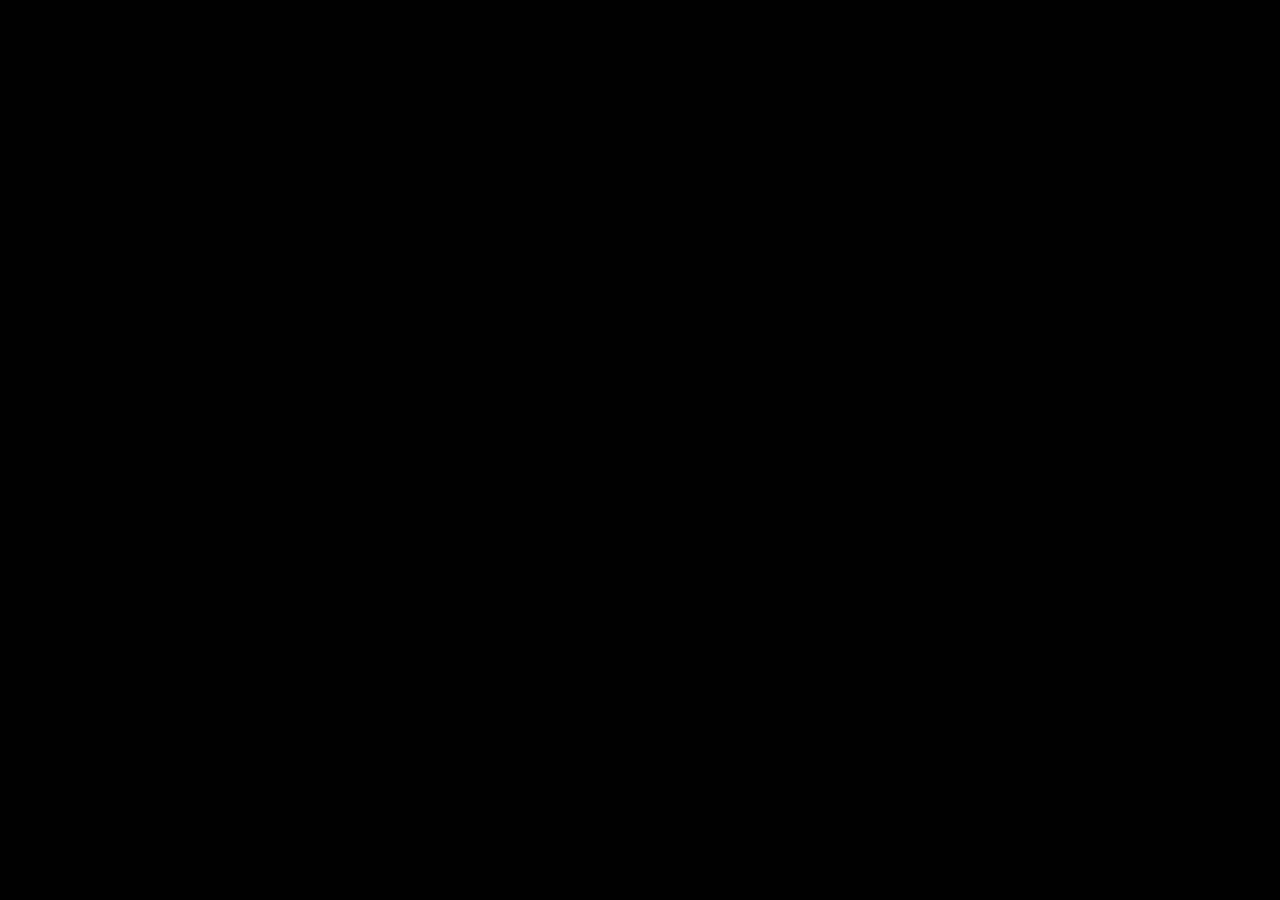
==== commit 6b6d0d98: "Add files via upload" ====
--- a/index.html
+++ b/index.html
@@ -1,93 +1,23 @@
 <!DOCTYPE html>
-<html lang="en">
-
-  <head>
-    <meta charset="UTF-8">
-    <title>CSS Snow Fox</title>
-    <link rel="stylesheet" href="https://public.codepenassets.com/css/normalize-5.0.0.min.css">
+<html lang="en" >
+<head>
+  <meta charset="UTF-8">
+  <title>Animated Tesla Landing Page | @coding.stella</title>
+  <link rel="stylesheet" href="https://public.codepenassets.com/css/normalize-5.0.0.min.css">
 <link rel="stylesheet" href="./style.css">
 
-  </head>
-    
-  <body>
-  <div class="fox">
-  <div class="leg-outer">
-    <div class="leg">
-      <div class="paw">
-        <div class="log">
-          <div class="log-inner">
-          </div>
-        </div>
-      </div>
-    </div>
-  </div>
-  <div class="leg-outer">
-    <div class="leg">
-      <div class="paw">
-        <div class="log">
-          <div class="log-inner"></div>
-        </div>
-      </div>
-    </div>
-  </div>
-  <div class="hind-leg-outer">
-    <div class="hind-leg-outer2">
-      <div class="hind-paw">
-        <div class="hind-log">
-          <div class="hind-log-inner">
-          </div>
-        </div>
-      </div>
-    </div>
-  </div>
-  <div class="hind-leg-outer">
-    <div class="hind-leg-outer2">
-      <div class="hind-paw">
-        <div class="hind-log">
-          <div class="hind-log-inner">
-          </div>
-        </div>
-      </div>
-    </div>
-  </div>
-    <div class="body">
-    <div class="head">
-      <div class="ears">
-        <div class="ear"></div>
-        <div class="ear"></div>
-      </div>
-      <div class="face"></div>
-      <div class="snout"></div>
-    </div>
-    <div class="tail">
-      <div class="tail">
-        <div class="tail">
-          <div class="tail">
-            <div class="tail">
-              <div class="tail">
-              </div>
-            </div>
-          </div>
-        </div>
-      </div>
-      <div class="tail2">
-        <div class="tail">
-          <div class="tail">
-            <div class="tail">
-              <div class="tail">
-                <div class="tail">
-                </div>
-              </div>
-            </div>
-          </div>
-        </div>
-      </div>
-    </div>
-  </div>
-</div>
-<div class="snow"></div>
-    <script  src="./script.js"></script>
+</head>
 
-  </body>
-  
-</html>
+<body>
+  <div id="root"></div>
+
+  <script src="https://unpkg.com/react@16/umd/react.development.js"></script>
+  <script src="https://unpkg.com/react-dom@16/umd/react-dom.development.js"></script>
+  <script src="https://cdnjs.cloudflare.com/ajax/libs/react-transition-group/2.2.0/react-transition-group.js"></script>
+  <script src="https://cdnjs.cloudflare.com/ajax/libs/prop-types/15.6.1/prop-types.js"></script>
+  <script src="https://unpkg.com/lodash@4.17.5/lodash.js"></script>
+  <script src="https://unpkg.com/bezier-easing@2.1.0/dist/bezier-easing.min.js"></script>
+  <script src="./script.js"></script>
+</body>
+
+</html>
--- a/style.css
+++ b/style.css
@@ -1,1255 +1,863 @@
-.fox {
-  width: 470px;
-  height: 335px;
-  min-width: 470px;
-  min-height: 335px;
-}
-.fox * {
-  position: absolute;
-}
-.fox:after {
-  content: '';
-  display: block;
-  position: absolute;
-  width: 80%;
+@font-face {
+  font-family: "BebasNeue";
+  src: url("https://raw.githubusercontent.com/10clouds/codepen/tesla-hero-slider/tesla-hero-slider/src/assets/fonts/BebasNeue-Regular.otf");
+}
+
+/* Breakpoints
+-------------------------------------------------------------- */
+/* Media queries
+-------------------------------------------------------------- */
+
+* {
+  box-sizing: border-box;
+}
+
+:root {
+  --btn-color: white;
+  --car-color: white;
+  --bckg-height: 300px;
+  --shadow-opacity: 0.2;
+  --car-shadow-height: 300px;
+}
+
+body {
+  background-color: black;
+  overflow: hidden;
+}
+
+ul {
+  padding: 0;
+  list-style: none;
+}
+
+.container {
+  max-width: 780px;
+  padding: 10px;
+  margin: 0 auto;
+}
+@media only screen and (min-width:768px) {
+  .container {
+    padding: 0 20px;
+  }
+}
+@media only screen and (min-width:992px) and (max-width:1199px) {
+  .container {
+    max-width: 1000px;
+  }
+}
+@media only screen and (min-width:1200px) {
+  .container {
+    max-width: 1200px;
+  }
+}
+@media only screen and (min-width:1800px) {
+  .container {
+    max-width: 1550px;
+  }
+}
+
+/* Body, html
+-------------------------------------------------------------- */
+html {
+  font-size: 62.5%;
+}
+
+body {
+  font-size: 14px;
+  font-size: 1.4rem;
+  line-height: 22px;
+  line-height: 2.2rem;
+  font-family: "Helvetica", "Arial", sans-serif;
+  color: #fff;
+}
+@media only screen and (min-width:992px) {
+  body {
+    font-size: 16px;
+    font-size: 1.6rem;
+    line-height: 26px;
+    line-height: 2.6rem;
+  }
+}
+@media only screen and (min-width:1800px) {
+  body {
+    font-size: 18px;
+    font-size: 1.8rem;
+  }
+}
+
+/* Headers
+-------------------------------------------------------------- */
+h1 {
+  margin: 0;
+  font-size: 5.5rem;
+  line-height: 1;
+  font-family: "BebasNeue", "Helvetica", "Arial", sans-serif;
+  letter-spacing: 0.9px;
+  font-weight: 500;
+}
+@media only screen and (min-width:768px) {
+  h1 {
+    font-size: 7rem;
+  }
+}
+@media only screen and (min-width:1200px) {
+  h1 {
+    font-size: 8rem;
+  }
+}
+@media only screen and (min-width:1800px) {
+  h1 {
+    font-size: 9.2rem;
+  }
+}
+
+/* Text, Links
+-------------------------------------------------------------- */
+a {
+  text-decoration: none;
+  color: #fff;
+}
+
+/* Button
+-------------------------------------------------------------- */
+.button {
+  position: relative;
+  height: 55px;
+  width: 180px;
+  background: none;
+  color: #fff;
+  font-size: 1.4rem;
+  font-weight: 300;
+  text-align: center;
+  border: 0;
+  cursor: pointer;
+}
+@media only screen and (min-width:992px) {
+  .button {
+    font-size: 1.8rem;
+    width: 210px;
+  }
+}
+.button:focus {
+  outline: none;
+}
+.button:hover:before {
+  height: 100%;
+  opacity: 1;
+}
+.button:before {
+  position: absolute;
+  content: "";
+  left: 0;
+  bottom: 0;
+  width: 100%;
+  height: 0;
+  opacity: 0;
+  background-color: var(--btn-color);
+  transition: all 0.3s;
+  z-index: -1;
+}
+.button__border {
+  position: absolute;
+  top: 0;
+  left: 0;
+  height: 55px;
+  width: 180px;
+  border: 1px solid var(--btn-color);
+  transition: all 0.6s ease-in-out;
+}
+.button__border:after {
+  position: absolute;
+  content: "";
+  left: 50%;
+  top: 50%;
+  width: 150%;
+  height: 220%;
+  opacity: 0.3;
+  transform: translate(-50%, -50%);
+  background: radial-gradient(ellipse at center, var(--btn-color) 1%, transparent 80%);
+  z-index: -1;
+  transition: opacity 0.6s ease-in-out, background 0.6s linear 0.5s;
+}
+@media only screen and (min-width:992px) {
+  .button__border {
+    width: 210px;
+  }
+}
+.button__border--enter {
+  border: 1px solid transparent;
+}
+.button__border--enter:after {
+  opacity: 0;
+  background: transparent;
+}
+.button__border--exit {
+  border: 1px solid transparent;
+}
+.button__border--exit:after {
+  opacity: 0.2;
+  background: transparent;
+}
+
+/* Header
+-------------------------------------------------------------- */
+.tesla-header {
+  display: flex;
+  justify-content: space-between;
+  padding: 25px 0;
+}
+@media only screen and (min-width:1200px) {
+  .tesla-header {
+    padding: 50px 0 60px;
+  }
+}
+@media only screen and (min-width:1800px) {
+  .tesla-header {
+    padding: 80px 0;
+  }
+}
+.tesla-header__logo img {
+  height: 12.5px;
+  width: auto;
+}
+.tesla-header__nav img {
   height: 20px;
-  border-radius: 100%;
-  background: rgba(0, 0, 0, 0.2);
-  bottom: -10px;
-  left: 10%;
+  width: auto;
+}
+
+/* Slide Item
+-------------------------------------------------------------- */
+.tesla-slide {
+  position: relative;
+  margin-top: 50px;
+  width: 100%;
+  order: 1;
+  /* Slide Item Img
+  -------------------------------------------------------------- */
+  /* Slide Item Img
+  -------------------------------------------------------------- */
+}
+@media only screen and (min-width:768px) {
+  .tesla-slide {
+    margin-top: 70px;
+  }
+}
+@media only screen and (min-width:1200px) {
+  .tesla-slide {
+    margin-top: 0;
+    width: calc(100% - 150px);
+  }
+}
+.tesla-slide__img {
+  position: absolute;
+  overflow: hidden;
+  transform: translateX(0) scale(1);
+  transition: opacity 0.8s ease-in-out 0.05s, transform 0.8s ease-in-out 0.1s;
+}
+@media only screen and (max-width:767px) {
+  .tesla-slide__img {
+    width: 100%;
+    transform: none;
+    overflow: initial;
+  }
+}
+@media only screen and (min-width:768px) {
+  .tesla-slide__img {
+    margin-top: 0;
+    top: -5%;
+    right: -50%;
+    z-index: -1;
+  }
+}
+@media only screen and (min-width:992px) {
+  .tesla-slide__img {
+    top: -35%;
+    right: -25%;
+  }
+}
+@media only screen and (min-width:1800px) {
+  .tesla-slide__img {
+    top: -50%;
+    right: -19%;
+  }
+}
+.tesla-slide__img:before {
+  position: absolute;
+  content: "";
+  width: calc(var(--car-shadow-height));
+  height: calc(var(--car-shadow-height) * 1.4);
+  top: 45%;
+  left: 60%;
+  transform: translate(-50%, -50%);
+  opacity: 0.35;
+  background: radial-gradient(ellipse at center, var(--car-color) 10%, transparent 75%);
+  transition: opacity 0.5s ease-in 0.3s;
+  z-index: 9;
+}
+@media only screen and (min-width:992px) {
+  .tesla-slide__img:before {
+    width: calc(var(--car-shadow-height) * 2);
+    height: calc(var(--car-shadow-height) * 1.8);
+    opacity: 0.4;
+  }
+}
+.tesla-slide__img-floor {
+  position: absolute;
+  left: 0;
+  top: 0;
+  transition: all 0.7s ease-in-out 0.4s;
+}
+.tesla-slide__img-car {
+  transition: opacity 0.6s ease-in-out 0.1s;
+}
+.tesla-slide__img--enter {
+  opacity: 0;
+  transform: translateX(-5%) scale(1.1);
+}
+.tesla-slide__img--enter .tesla-slide__img-floor {
+  opacity: 0;
+}
+.tesla-slide__img--enter .tesla-slide__img-car {
+  opacity: 0;
+}
+.tesla-slide__img--enter:before {
+  opacity: 0;
+}
+.animation-back .tesla-slide__img--enter {
+  opacity: 0;
+  transform: scale(0.8);
+}
+.tesla-slide__img--exit {
+  transition: opacity 0.5s ease-in-out 0.4s, transform 0.8s ease-in-out 0.3s;
+  opacity: 0;
+  transform: scale(0.9);
+}
+.tesla-slide__img--exit .tesla-slide__img-floor {
+  transition: all 0.5s ease-in-out 0.2s;
+  opacity: 0;
+}
+.tesla-slide__img--exit:before {
+  transition: opacity 0.5s ease-in-out;
+  opacity: 0;
+}
+.animation-back .tesla-slide__img--exit {
+  transition: opacity 0.5s ease-in-out 0.6s, transform 0.9s ease-in-out 0.1s;
+  transform: translateX(-5%) scale(1.1);
+}
+.animation-back .tesla-slide__img--exit .tesla-slide__img-floor {
+  transition: all 0.5s ease-in-out 0.2s;
+  opacity: 0;
+}
+.animation-back .tesla-slide__img--exit .tesla-slide__img-car {
+  transition: opacity 0.6s ease-in-out 0.5s;
+  opacity: 0;
+}
+.animation-back .tesla-slide__img--exit:before {
+  transition: opacity 0.5s ease-in 0.3s;
+}
+.tesla-slide__img img {
+  max-width: 100%;
+  min-width: 600px;
+  transform: translateX(-50%);
+  margin: -100px 0 0 55%;
+}
+@media only screen and (max-width:480px) {
+  .tesla-slide__img img {
+    margin: -10px 0 0 40%;
+  }
+}
+@media only screen and (min-width:768px) {
+  .tesla-slide__img img {
+    max-width: 85%;
+    transform: none;
+    margin: -40px 0 0;
+  }
+}
+@media only screen and (min-width:992px) {
+  .tesla-slide__img img {
+    min-width: 800px;
+    margin-top: 0;
+    max-width: 1300px;
+  }
+}
+@media only screen and (min-width:1800px) {
+  .tesla-slide__img img {
+    max-width: 2000px;
+  }
+}
+.tesla-slide__bckg {
+  position: absolute;
+  right: 5%;
+  bottom: 38%;
+  width: 250px;
+  height: calc(var(--bckg-height) / 2.2);
   z-index: -1;
 }
-
-@-webkit-keyframes log {
-  from, to {
-    transform: rotate(-30deg);
-  }
-  50% {
-    transform: rotate(25deg);
-  }
-}
-
-@keyframes log {
-  from, to {
-    transform: rotate(-30deg);
-  }
-  50% {
-    transform: rotate(25deg);
-  }
-}
-@-webkit-keyframes log-inner {
-  from, to {
-    transform: rotate(15deg);
-  }
-  50% {
-    transform: rotate(-15deg);
-  }
-}
-@keyframes log-inner {
-  from, to {
-    transform: rotate(15deg);
-  }
-  50% {
-    transform: rotate(-15deg);
-  }
-}
-@-webkit-keyframes hind-log {
-  from, to {
-    transform: rotate(-20deg);
-  }
-  50% {
-    transform: rotate(15deg);
-  }
-}
-@keyframes hind-log {
-  from, to {
-    transform: rotate(-20deg);
-  }
-  50% {
-    transform: rotate(15deg);
-  }
-}
-@-webkit-keyframes hind-log-inner {
-  from, to {
-    transform: rotate(50deg);
-  }
-  50% {
-    transform: rotate(30deg);
-  }
-}
-@keyframes hind-log-inner {
-  from, to {
-    transform: rotate(50deg);
-  }
-  50% {
-    transform: rotate(30deg);
-  }
-}
-.leg-outer {
+@media only screen and (max-width:480px) {
+  .tesla-slide__bckg {
+    right: 3%;
+    bottom: 35%;
+    height: calc(var(--bckg-height) / 2.5);
+  }
+}
+@media only screen and (min-width:768px) {
+  .tesla-slide__bckg {
+    width: 300px;
+    height: calc(var(--bckg-height) / 1.8);
+    bottom: 40%;
+    right: 0;
+  }
+}
+@media only screen and (min-width:992px) {
+  .tesla-slide__bckg {
+    width: 400px;
+    height: calc(var(--bckg-height) / 1.5);
+    right: -2%;
+  }
+}
+@media only screen and (min-width:1200px) {
+  .tesla-slide__bckg {
+    bottom: 56%;
+  }
+}
+@media only screen and (min-width:1800px) {
+  .tesla-slide__bckg {
+    height: var(--bckg-height);
+    width: 570px;
+    right: 2%;
+  }
+}
+.tesla-slide__bckg:before, .tesla-slide__bckg:after {
+  position: absolute;
+  content: "";
+  transition: all 0.8s ease-in-out 0.3s;
+}
+.tesla-slide__bckg:after {
+  width: calc(var(--bckg-height) * 1.2);
+  height: calc(var(--bckg-height) * 0.8);
+  top: 50%;
+  left: 50%;
+  transform: translate(-50%, -50%);
+  opacity: 0.5;
+  background: radial-gradient(ellipse at center, var(--car-color) 25%, transparent 65%);
+}
+@media only screen and (min-width:768px) {
+  .tesla-slide__bckg:after {
+    width: calc(var(--bckg-height) * 2);
+    height: calc(var(--bckg-height) * 1.5);
+  }
+}
+@media only screen and (min-width:1800px) {
+  .tesla-slide__bckg:after {
+    width: calc(var(--bckg-height) * 3.5);
+    height: calc(var(--bckg-height) * 2.2);
+  }
+}
+.tesla-slide__bckg:before {
+  width: calc(var(--bckg-height) * 1.5);
+  height: calc(var(--bckg-height) * 0.7);
+  top: 70%;
+  left: -40%;
+  opacity: var(--shadow-opacity);
+  background: radial-gradient(ellipse at center, var(--car-color) 10%, transparent 65%);
+}
+@media only screen and (min-width:768px) {
+  .tesla-slide__bckg:before {
+    width: calc(var(--bckg-height) * 3.5);
+    height: var(--bckg-height);
+    top: 100%;
+    left: -80%;
+  }
+}
+@media only screen and (min-width:1800px) {
+  .tesla-slide__bckg:before {
+    width: calc(var(--bckg-height) * 4.5);
+  }
+}
+.tesla-slide__bckg-fill {
+  position: absolute;
+  top: 0;
   bottom: 0;
-  right: 127px;
-  -webkit-animation: leg-outer 0.9s cubic-bezier(0.445, 0, 0.55, 1) both infinite;
-          animation: leg-outer 0.9s cubic-bezier(0.445, 0, 0.55, 1) both infinite;
-  z-index: 1;
-}
-@-webkit-keyframes leg-outer {
-  0%, 100% {
-    transform: translateX(0);
-  }
-  50% {
-    transform: translateX(-76px);
-  }
-}
-@keyframes leg-outer {
-  0%, 100% {
-    transform: translateX(0);
-  }
-  50% {
-    transform: translateX(-76px);
-  }
-}
-.hind-leg-outer {
-  bottom: 0;
-  right: 263px;
-  -webkit-animation: leg-outer 0.9s cubic-bezier(0.445, 0, 0.55, 1) both infinite;
-          animation: leg-outer 0.9s cubic-bezier(0.445, 0, 0.55, 1) both infinite;
-  -webkit-animation-delay: -0.225s;
-          animation-delay: -0.225s;
-  z-index: 1;
-}
-
-.leg {
-  bottom: 0;
-  -webkit-animation: leg 0.9s cubic-bezier(0.445, 0, 0.55, 1) both infinite;
-          animation: leg 0.9s cubic-bezier(0.445, 0, 0.55, 1) both infinite;
-}
-@-webkit-keyframes leg {
-  75% {
-    transform: translateY(-20px);
-  }
-  from, 40%, to {
-    transform: translateY(0);
-  }
-}
-@keyframes leg {
-  75% {
-    transform: translateY(-20px);
-  }
-  from, 40%, to {
-    transform: translateY(0);
-  }
-}
-.hind-leg-outer2 {
-  bottom: 0;
-  -webkit-animation: leg 0.9s cubic-bezier(0.445, 0, 0.55, 1) both infinite;
-          animation: leg 0.9s cubic-bezier(0.445, 0, 0.55, 1) both infinite;
-  -webkit-animation-delay: -0.225s;
-          animation-delay: -0.225s;
-}
-
-.paw, .hind-paw {
-  bottom: 100%;
-  width: 10px;
-  height: 12px;
-  transform-origin: bottom center;
-  border-radius: 5px;
-  background: #000;
-}
-.paw:after, .hind-paw:after {
-  -webkit-animation: paw 0.9s cubic-bezier(0.445, 0, 0.55, 1) both infinite;
-          animation: paw 0.9s cubic-bezier(0.445, 0, 0.55, 1) both infinite;
-  content: '';
-  position: absolute;
-  display: block;
-  left: 0;
-  bottom: 0;
-  height: 100%;
-  width: 200%;
-  background: #000;
-  border-radius: 100px;
-  transform-origin: 5px center;
-}
-@-webkit-keyframes paw {
-  10%, to {
-    transform: rotate(10deg);
-  }
-  20%, 40% {
-    transform: rotate(10deg);
-  }
-  70% {
-    transform: rotate(120deg);
-  }
-}
-@keyframes paw {
-  10%, to {
-    transform: rotate(10deg);
-  }
-  20%, 40% {
-    transform: rotate(10deg);
-  }
-  70% {
-    transform: rotate(120deg);
-  }
-}
-.hind-paw {
-  -webkit-animation-delay: -0.225s;
-          animation-delay: -0.225s;
-}
-
-.log, .hind-log {
-  bottom: calc(100% - 5px);
-  width: 10px;
-  height: 44px;
-  transform-origin: bottom center;
-  transform: rotate(5deg);
-  background: black;
-  border-bottom-right-radius: 50% 100%;
-  border-top-right-radius: 5px;
-  border-top-left-radius: 5px;
-}
-.log:after, .hind-log:after {
-  content: '';
-  display: block;
-  position: absolute;
-  height: 100%;
-  width: 75%;
-  right: 0;
-  background: black;
-  transform-origin: right bottom;
-  transform: rotate(9deg);
-  border-top-right-radius: 8px;
-}
-
-.log {
-  -webkit-animation: log 0.9s cubic-bezier(0.445, 0, 0.55, 1) both infinite;
-          animation: log 0.9s cubic-bezier(0.445, 0, 0.55, 1) both infinite;
-}
-
-.hind-log {
-  -webkit-animation: hind-log 0.9s cubic-bezier(0.445, 0, 0.55, 1) both infinite;
-          animation: hind-log 0.9s cubic-bezier(0.445, 0, 0.55, 1) both infinite;
-  -webkit-animation-delay: -0.225s;
-          animation-delay: -0.225s;
-}
-
-.log-inner, .hind-log-inner {
-  z-index: 1;
-}
-
-.log-inner {
-  bottom: calc(100% - 8px);
-  width: 15px;
-  height: 65px;
-  transform-origin: bottom center;
-  -webkit-animation: log-inner 0.9s cubic-bezier(0.445, 0, 0.55, 1) both infinite;
-          animation: log-inner 0.9s cubic-bezier(0.445, 0, 0.55, 1) both infinite;
-  background-color: #E2DEE8;
-  background-image: linear-gradient(to top, #000000, #000000 10px, rgba(0, 0, 0, 0) 11px, rgba(0, 0, 0, 0));
-  border-bottom-right-radius: 5px;
-  border-bottom-left-radius: 5px;
-}
-.leg-outer + .leg-outer .log-inner, .leg-outer + .leg-outer .log-inner:after {
-  background-color: #C7C3D0;
-}
-.leg-outer + .leg-outer .log-inner:before {
-  background: radial-gradient(farthest-side at bottom left, rgba(0, 0, 0, 0), rgba(0, 0, 0, 0) 99%, #c7c3d0);
-}
-.log-inner:before, .log-inner:after {
-  content: '';
-  display: block;
-  position: absolute;
-}
-.log-inner:before {
-  right: 100%;
-  background: radial-gradient(farthest-side at bottom left, rgba(0, 0, 0, 0), rgba(0, 0, 0, 0) 99%, #e2dee8);
-  height: 90%;
-  bottom: 0;
-  width: 240%;
-  border-top-left-radius: 100%;
-}
-.log-inner:after {
-  right: 0;
-  bottom: 0;
+  left: 0;
   height: 100%;
   width: 100%;
-  background-color: #E2DEE8;
-  transform-origin: bottom right;
-  transform: rotate(15deg);
-  border-bottom-left-radius: 50% 100%;
-  border-bottom-right-radius: 5px;
-  background-image: linear-gradient(-15deg, #000000, #000000 9.5px, rgba(0, 0, 0, 0) 9.5px, rgba(0, 0, 0, 0));
-}
-
-.hind-log-inner {
-  bottom: calc(100% - 7px);
-  width: 15px;
-  left: -1px;
-  height: 80px;
-  transform-origin: bottom center;
-  -webkit-animation: hind-log-inner 0.9s cubic-bezier(0.445, 0, 0.55, 1) both infinite;
-          animation: hind-log-inner 0.9s cubic-bezier(0.445, 0, 0.55, 1) both infinite;
-  -webkit-animation-delay: -0.225s;
-          animation-delay: -0.225s;
-  background-color: #E2DEE8;
-  background-image: linear-gradient(to top, #000000, #000000 12px, rgba(0, 0, 0, 0) 12px, rgba(0, 0, 0, 0));
-}
-.hind-log-inner:before, .hind-log-inner:after {
-  content: '';
+  opacity: 0.8;
+  background: var(--car-color);
+  transition: all 0.8s ease-in 0.3s, transform 0.8s ease-in-out, background 0s;
+}
+.tesla-slide__bckg--enter .tesla-slide__bckg-fill {
+  height: 0;
+  top: 0;
+  bottom: 100%;
+  opacity: 0.3;
+  transform: translateY(-20px) scale(1.1);
+  transition: all 0.7s ease-in 0.5s, transform 0.8s ease-in-out 0.1s, background 0s;
+}
+.tesla-slide__bckg--enter:before, .tesla-slide__bckg--enter:after {
+  opacity: 0;
+}
+.animation-back .tesla-slide__bckg--enter .tesla-slide__bckg-fill {
+  bottom: 0;
+  top: 100%;
+  transform: translateY(10px) scale(0.9);
+}
+.tesla-slide__bckg--exit .tesla-slide__bckg-fill {
+  transition: all 0.6s ease-in 0.1s, background 0s;
+  height: 0;
+  top: 100%;
+  bottom: 0;
+  opacity: 0.2;
+  transform: translateY(10px) scale(0.9);
+}
+.tesla-slide__bckg--exit:before {
+  transition: all 0.6s ease-in-out 0.2s;
+}
+.tesla-slide__bckg--exit:before, .tesla-slide__bckg--exit:after {
+  opacity: 0;
+}
+.animation-back .tesla-slide__bckg--exit .tesla-slide__bckg-fill {
+  top: 0;
+  bottom: 100%;
+  transform: translateY(-20px) scale(1.1);
+}
+
+/* Slide Item Aside
+-------------------------------------------------------------- */
+.tesla-slide-aside {
+  text-align: left;
+  /* Slide Item Whole name
+  -------------------------------------------------------------- */
+  /* Slide Item Name
+  -------------------------------------------------------------- */
+  /* Slide Item Description
+  -------------------------------------------------------------- */
+  /* Slide Button
+  -------------------------------------------------------------- */
+}
+@media only screen and (max-width:767px) {
+  .tesla-slide-aside {
+    padding-left: 20px;
+  }
+}
+@media only screen and (max-width:480px) {
+  .tesla-slide-aside {
+    padding-left: 0;
+  }
+}
+.tesla-slide-aside__wholename {
+  height: auto;
+}
+@media only screen and (min-width:768px) {
+  .tesla-slide-aside__wholename {
+    height: 75px;
+  }
+}
+.tesla-slide-aside__wholename > span {
+  height: 55px;
+  vertical-align: top;
+}
+@media only screen and (min-width:768px) {
+  .tesla-slide-aside__wholename > span {
+    height: 75px;
+  }
+}
+.tesla-slide-aside__name {
+  position: relative;
+  display: inline-block;
+  width: 40%;
+  overflow: hidden;
+}
+@media only screen and (max-width:767px) {
+  .tesla-slide-aside__name {
+    width: 65%;
+  }
+}
+@media only screen and (max-width:480px) {
+  .tesla-slide-aside__name {
+    width: 230px;
+  }
+}
+.tesla-slide-aside__name-part {
+  position: absolute;
+  left: 0;
+  top: 0;
+  opacity: 1;
   display: block;
-  position: absolute;
-}
-.hind-log-inner:before {
-  right: 100%;
-  background: radial-gradient(farthest-side at bottom left, rgba(0, 0, 0, 0), rgba(0, 0, 0, 0) 99%, #e2dee8);
-  height: 90%;
+  margin-left: 15px;
+  transition: top 0.5s ease-out 0.1s, opacity 0.4s linear;
+}
+.tesla-slide-aside__name-part--enter {
+  left: 0;
+  top: 100%;
+  opacity: 0;
+}
+.animation-back .tesla-slide-aside__name-part--enter {
+  top: -100%;
+}
+.tesla-slide-aside__name-part--exit {
+  left: 0;
+  top: -100%;
+  opacity: 0;
+  transition: top 0.5s ease-out 0.4s, opacity 0.4s linear 0.4s;
+}
+.animation-back .tesla-slide-aside__name-part--exit {
+  top: 100%;
+}
+.tesla-slide-aside__desc {
+  position: relative;
+  margin: 10px 0 0;
+  max-width: 420px;
+  height: 5rem;
+  overflow: hidden;
+}
+@media only screen and (min-width:768px) {
+  .tesla-slide-aside__desc {
+    margin-top: 40px;
+  }
+}
+.tesla-slide-aside__desc-text {
+  position: absolute;
+  display: block;
+  left: 0;
+  top: 0;
   bottom: 0;
-  width: 240%;
-  border-top-left-radius: 100%;
-}
-.hind-log-inner:after {
-  left: 100%;
-  left: 100%;
-  height: 100%;
-  width: 34px;
-  background-color: #E2DEE8;
-  border-bottom-right-radius: 100% 100%;
-  transform-origin: bottom left;
-  transform: skewY(-38deg);
-  background-image: linear-gradient(38deg, #000000, #000000 10px, rgba(0, 0, 0, 0) 10px, rgba(0, 0, 0, 0));
-}
-.hind-leg-outer + .hind-leg-outer .hind-log-inner:before {
-  background: radial-gradient(farthest-side at bottom left, rgba(0, 0, 0, 0), rgba(0, 0, 0, 0) 99%, #c7c3d0);
-}
-
-.leg-outer + .leg-outer {
-  z-index: 0;
-}
-.leg-outer + .leg-outer, .leg-outer + .leg-outer *, .leg-outer + .leg-outer *:after {
-  -webkit-animation-delay: -0.45s !important;
-          animation-delay: -0.45s !important;
-}
-
-.hind-paw:after {
-  -webkit-animation-delay: -0.225s;
-          animation-delay: -0.225s;
-}
-
-.hind-leg-outer + .hind-leg-outer {
-  z-index: 0;
-}
-.hind-leg-outer + .hind-leg-outer, .hind-leg-outer + .hind-leg-outer *, .hind-leg-outer + .hind-leg-outer *:after {
-  -webkit-animation-delay: -0.675s;
-          animation-delay: -0.675s;
-}
-.hind-leg-outer + .hind-leg-outer .hind-log-inner, .hind-leg-outer + .hind-leg-outer .hind-log-inner:after {
-  background-color: #C7C3D0;
-}
-
-.body {
-  top: 50%;
-  left: 170px;
-  height: 90px;
-  width: 173px;
-  background: #E2DEE8;
-  border-top-left-radius: 25% 50%;
-  border-bottom-left-radius: 25% 50%;
-  border-bottom-right-radius: 25% 50%;
-  transform-origin: right center;
-  -webkit-animation: body 0.9s cubic-bezier(0.445, 0, 0.55, 1) both infinite;
-          animation: body 0.9s cubic-bezier(0.445, 0, 0.55, 1) both infinite;
-  -webkit-animation-duration: 0.45s;
-          animation-duration: 0.45s;
-  -webkit-animation-delay: -0.225s;
-          animation-delay: -0.225s;
-}
-@-webkit-keyframes body {
-  from, to {
-    transform: rotate(-1deg);
-  }
-  50% {
-    transform: rotate(1deg);
-  }
-}
-@keyframes body {
-  from, to {
-    transform: rotate(-1deg);
-  }
-  50% {
-    transform: rotate(1deg);
-  }
-}
-.body:before {
-  content: '';
+  margin: 0;
+  line-height: 2.5rem;
+  letter-spacing: 0.5px;
+  font-weight: 300;
+  opacity: 1;
+  transition: top 0.4s ease-out 0.2s, bottom 0.4s ease-out 0.2s, opacity 0.4s ease-out 0.3s, line-height 0.3s ease-out 0.5s;
+}
+.tesla-slide-aside__desc-text--enter {
+  left: 0;
+  top: 100%;
+  bottom: 0;
+  opacity: 0;
+  line-height: 4rem;
+}
+.animation-back .tesla-slide-aside__desc-text--enter {
+  top: -100%;
+  bottom: auto;
+  line-height: 3rem;
+}
+.tesla-slide-aside__desc-text--exit {
+  transition: bottom 0.5s ease-out 0.3s, top 0.5s ease-out 0.3s, opacity 0.4s ease-out 0.3s, line-height 0.3s ease-out 0.2s;
+  left: 0;
+  top: auto;
+  bottom: 100%;
+  opacity: 0;
+  line-height: 4rem;
+}
+.animation-back .tesla-slide-aside__desc-text--exit {
+  top: 100%;
+  bottom: auto;
+}
+.tesla-slide-aside__button {
+  position: relative;
+  height: 50px;
+  margin-top: 25px;
+}
+@media only screen and (min-width:768px) {
+  .tesla-slide-aside__button {
+    margin-top: 50px;
+  }
+}
+.tesla-slide-aside__button button {
+  z-index: 1;
+}
+
+/* Slide Params
+  -------------------------------------------------------------- */
+.tesla-slide-params {
+  margin: 250px 0 30px;
+}
+@media only screen and (max-width:480px) {
+  .tesla-slide-params {
+    margin-top: 350px;
+  }
+}
+@media only screen and (min-width:768px) {
+  .tesla-slide-params {
+    margin-top: 130px;
+  }
+}
+@media only screen and (min-width:992px) {
+  .tesla-slide-params {
+    margin: 170px 0 20px;
+  }
+}
+@media only screen and (min-width:1800px) {
+  .tesla-slide-params {
+    margin: 225px 0 80px;
+  }
+}
+.tesla-slide-params__list {
+  display: flex;
+  justify-content: center;
+  margin: 0 auto;
+  width: 100%;
+}
+@media only screen and (min-width:1200px) {
+  .tesla-slide-params__list {
+    padding-left: 10%;
+  }
+}
+.tesla-slide-params__item {
+  text-align: center;
+  width: 190px;
+}
+.tesla-slide-params__item:first-of-type .tesla-slide-params__wrapper {
+  padding-left: 10px;
+  width: 160px;
+  text-align: left;
+}
+.tesla-slide-params__item:first-of-type .tesla-slide-params__wrapper .tesla-slide-params__value {
+  padding-left: 5px;
+}
+.tesla-slide-params__wrapper {
+  display: inline-block;
+  margin-bottom: 10px;
+}
+.tesla-slide-params__value {
+  padding: 0 8px;
+  font-size: 3.1rem;
+  transition: opacity 0.05s ease-in;
+}
+@media only screen and (min-width:768px) {
+  .tesla-slide-params__value {
+    font-size: 4.8rem;
+  }
+}
+.tesla-slide-params__value--enter {
+  opacity: 0.7;
+}
+.tesla-slide-params__value--exit {
+  opacity: 0;
+}
+.tesla-slide-params__prefix {
+  display: inline-block;
+  vertical-align: top;
+  font-size: 2rem;
+}
+@media only screen and (min-width:768px) {
+  .tesla-slide-params__prefix {
+    font-size: 3rem;
+  }
+}
+.tesla-slide-params__name {
+  margin-top: -5px;
+  font-size: 1.4rem;
+}
+.tesla-slide-params__sufix {
+  font-family: "BebasNeue", "Helvetica", "Arial", sans-serif;
+  letter-spacing: 0.9px;
+  font-size: initial;
+}
+
+/* Slider
+-------------------------------------------------------------- */
+.tesla-slider {
+  padding-top: 20px;
+  /* Mouse scroll
+  -------------------------------------------------------------- */
+}
+@media only screen and (min-width:992px) {
+  .tesla-slider {
+    padding-top: 40px;
+  }
+}
+@media only screen and (min-width:1200px) {
+  .tesla-slider {
+    display: flex;
+    justify-content: space-between;
+    flex-wrap: wrap;
+    padding-top: 0;
+  }
+}
+@media only screen and (min-width:1800px) {
+  .tesla-slider {
+    padding-top: 135px;
+  }
+}
+.tesla-slider__scroll {
+  order: 3;
+  width: 100%;
+}
+.tesla-slider__scroll img {
   display: block;
-  position: absolute;
-  height: 50px;
-  width: 50px;
-  background: #E2DEE8;
-  z-index: 1;
-  border-top-right-radius: 10px;
-  right: 3px;
-  top: -3px;
-  transform: rotate(15deg);
-}
-
-.head {
-  position: absolute;
-  height: 87px;
-  width: 112px;
-  bottom: 89%;
-  left: 65%;
-  border-top-left-radius: 40% 60%;
-  border-top-right-radius: 60% 20%;
-  background: #E2DEE8;
-  -webkit-animation: head 0.9s cubic-bezier(0.445, 0, 0.55, 1) both infinite;
-          animation: head 0.9s cubic-bezier(0.445, 0, 0.55, 1) both infinite;
-  -webkit-animation-duration: 0.45s;
-          animation-duration: 0.45s;
-  -webkit-animation-delay: -0.225s;
-          animation-delay: -0.225s;
-  transform-origin: center bottom;
-  z-index: 0;
-  transform-style: preserve-3d;
-}
-@-webkit-keyframes head {
-  from, to {
-    transform: rotate(0);
-  }
-  50% {
-    transform: translateY(2px) rotate(-2deg);
-  }
-}
-@keyframes head {
-  from, to {
-    transform: rotate(0);
-  }
-  50% {
-    transform: translateY(2px) rotate(-2deg);
-  }
-}
-.head:before, .head:after {
-  content: '';
-  display: block;
-  position: absolute;
-}
-.head:before {
-  width: 15px;
-  height: 15px;
-  right: 100%;
-  bottom: 9px;
-  background-image: radial-gradient(ellipse farthest-side at top left, rgba(0, 0, 0, 0), rgba(0, 0, 0, 0) 99%, #e2dee8 99.1%);
-}
-.head:after {
-  width: 50px;
-  height: 40px;
-  top: calc(100% - 1px);
-  left: 50%;
-  background-image: radial-gradient(ellipse farthest-side at bottom right, rgba(0, 0, 0, 0), rgba(0, 0, 0, 0) 99%, #f0e9ec 99.1%);
-}
-
-.face {
-  width: 84px;
-  height: 72px;
-  bottom: 0;
-  right: 5px;
-  background: #F0E9EC;
-  border-top-left-radius: 60% 100%;
-  border-top-right-radius: 40% 10%;
-  z-index: 2;
-  -webkit-animation: face 0.9s cubic-bezier(0.445, 0, 0.55, 1) both infinite;
-          animation: face 0.9s cubic-bezier(0.445, 0, 0.55, 1) both infinite;
-}
-@-webkit-keyframes face {
-  from, to {
-    transform: translateX(0);
-  }
-  50% {
-    transform: translateX(-2px);
-  }
-}
-@keyframes face {
-  from, to {
-    transform: translateX(0);
-  }
-  50% {
-    transform: translateX(-2px);
-  }
-}
-.face:before, .face:after {
-  content: '';
-  display: block;
-  position: absolute;
-  background: black;
-  -webkit-animation: eye 0.9s cubic-bezier(0.445, 0, 0.55, 1) both infinite;
-          animation: eye 0.9s cubic-bezier(0.445, 0, 0.55, 1) both infinite;
-}
-@-webkit-keyframes eye {
-  from, to {
-    transform: rotate(-12deg);
-  }
-  50% {
-    transform: translateX(-2px) rotate(-12deg);
-  }
-}
-@keyframes eye {
-  from, to {
-    transform: rotate(-12deg);
-  }
-  50% {
-    transform: translateX(-2px) rotate(-12deg);
-  }
-}
-.face:before {
-  height: 4px;
-  width: 25px;
-  border-radius: 2px;
-  top: 13px;
-  right: 10px;
-}
-.face:after {
-  height: 10px;
-  width: 10px;
-  border-radius: 50%;
-  top: 23px;
-  right: 15px;
-}
-
-.snout {
-  width: 36px;
-  height: 24px;
-  left: calc(100% - 5px);
-  bottom: 0;
-  border-bottom-right-radius: 100%;
-  background-color: #F0E9EC;
-  background-image: radial-gradient(circle 6px at top right, #000000, #000000 99%, rgba(0, 0, 0, 0) 99%);
-  transform-origin: right;
-  -webkit-animation: snout 0.9s cubic-bezier(0.445, 0, 0.55, 1) both infinite;
-          animation: snout 0.9s cubic-bezier(0.445, 0, 0.55, 1) both infinite;
-}
-@-webkit-keyframes snout {
-  from, to {
-    transform: scale(1);
-  }
-  50% {
-    transform: scaleX(1.05);
-  }
-}
-@keyframes snout {
-  from, to {
-    transform: scale(1);
-  }
-  50% {
-    transform: scaleX(1.05);
-  }
-}
-.snout:before, .snout:after {
-  content: '';
-  display: block;
-  position: absolute;
-  bottom: 100%;
-  left: 5px;
-  width: calc(100% - 5px);
-  height: 40px;
-  background-image: radial-gradient(ellipse farthest-side at top right, rgba(0, 0, 0, 0), rgba(0, 0, 0, 0) 99%, #e2dee8 99.1%);
-}
-.snout:before {
-  -webkit-animation: snout-outer 0.9s cubic-bezier(0.445, 0, 0.55, 1) both infinite;
-          animation: snout-outer 0.9s cubic-bezier(0.445, 0, 0.55, 1) both infinite;
-}
-@-webkit-keyframes snout-outer {
-  50% {
-    transform: scaleX(0.93);
-  }
-}
-@keyframes snout-outer {
-  50% {
-    transform: scaleX(0.93);
-  }
-}
-.snout:after {
-  background-image: radial-gradient(ellipse farthest-side at top right, rgba(0, 0, 0, 0), rgba(0, 0, 0, 0) 99%, #f0e9ec 99.1%);
-  left: 0;
-}
-
-.tail {
-  border-radius: 50%;
-  background: #E2DEE8;
-  width: 1rem;
-  height: 1rem;
-}
-
-.body > .tail {
-  height: 20;
-  width: 20;
-  left: 10px;
-  transform: rotate(58deg);
-}
-.body > .tail .tail {
-  right: 100%;
-  border-color: green;
-  z-index: -1;
-}
-.body > .tail > .tail {
-  height: 36px;
-  width: 36px;
-  top: -8px;
-  -webkit-animation: tail-2 0.9s cubic-bezier(0.445, 0, 0.55, 1) both infinite;
-          animation: tail-2 0.9s cubic-bezier(0.445, 0, 0.55, 1) both infinite;
-  -webkit-animation-delay: -0.225s;
-          animation-delay: -0.225s;
-  transform-origin: calc(100% + 10px);
-  transform: rotate(0);
-}
-@-webkit-keyframes tail-2 {
-  from, to {
-    transform: rotate(0);
-  }
-  50% {
-    transform: rotate(0);
-  }
-}
-@keyframes tail-2 {
-  from, to {
-    transform: rotate(0);
-  }
-  50% {
-    transform: rotate(0);
-  }
-}
-.body > .tail > .tail:before, .body > .tail > .tail:after {
-  content: '';
-  left: 50%;
-  position: absolute;
-  height: 50%;
-  width: 26.83282px;
-  display: block;
-  background: #E2DEE8;
-}
-.body > .tail > .tail:after {
-  bottom: 0;
-  transform-origin: top left;
-  transform: rotate(-16.60156deg);
-}
-.body > .tail > .tail:before {
-  transform-origin: bottom left;
-  transform: rotate(16.60156deg);
-}
-.body > .tail > .tail2 > .tail {
-  height: 70px;
-  width: 70px;
-  top: -25px;
-  -webkit-animation: tail2-2 0.9s cubic-bezier(0.445, 0, 0.55, 1) both infinite;
-          animation: tail2-2 0.9s cubic-bezier(0.445, 0, 0.55, 1) both infinite;
-  -webkit-animation-delay: -0.225s;
-          animation-delay: -0.225s;
-  transform-origin: calc(100% + 10px);
-  transform: rotate(-30deg);
-}
-@-webkit-keyframes tail2-2 {
-  from, to {
-    transform: rotate(-33deg);
-  }
-  50% {
-    transform: rotate(-30deg);
-  }
-}
-@keyframes tail2-2 {
-  from, to {
-    transform: rotate(-33deg);
-  }
-  50% {
-    transform: rotate(-30deg);
-  }
-}
-.body > .tail > .tail2 > .tail:before, .body > .tail > .tail2 > .tail:after {
-  content: '';
-  left: 50%;
-  position: absolute;
-  height: 50%;
-  width: 37.41657px;
-  display: block;
-  background: #E2DEE8;
-}
-.body > .tail > .tail2 > .tail:after {
-  bottom: 0;
-  transform-origin: top left;
-  transform: rotate(-33.74902deg);
-}
-.body > .tail > .tail2 > .tail:before {
-  transform-origin: bottom left;
-  transform: rotate(33.74902deg);
-}
-.body > .tail > .tail > .tail {
-  height: 93px;
-  width: 93px;
-  top: -28.5px;
-  -webkit-animation: tail-3 0.9s cubic-bezier(0.445, 0, 0.55, 1) both infinite;
-          animation: tail-3 0.9s cubic-bezier(0.445, 0, 0.55, 1) both infinite;
-  -webkit-animation-delay: -0.225s;
-          animation-delay: -0.225s;
-  transform-origin: calc(100% + 18px);
-  transform: rotate(-24deg);
-}
-@-webkit-keyframes tail-3 {
-  from, to {
-    transform: rotate(-30deg);
-  }
-  50% {
-    transform: rotate(-24deg);
-  }
-}
-@keyframes tail-3 {
-  from, to {
-    transform: rotate(-30deg);
-  }
-  50% {
-    transform: rotate(-24deg);
-  }
-}
-.body > .tail > .tail > .tail:before, .body > .tail > .tail > .tail:after {
-  content: '';
-  left: 50%;
-  position: absolute;
-  height: 50%;
-  width: 57.8619px;
-  display: block;
-  background: #E2DEE8;
-}
-.body > .tail > .tail > .tail:after {
-  bottom: 0;
-  transform-origin: top left;
-  transform: rotate(-26.22267deg);
-}
-.body > .tail > .tail > .tail:before {
-  transform-origin: bottom left;
-  transform: rotate(26.22267deg);
-}
-.body > .tail > .tail2 > .tail > .tail {
-  height: 120px;
-  width: 120px;
-  top: -25px;
-  -webkit-animation: tail2-3 0.9s cubic-bezier(0.445, 0, 0.55, 1) both infinite;
-          animation: tail2-3 0.9s cubic-bezier(0.445, 0, 0.55, 1) both infinite;
-  -webkit-animation-delay: -425ms;
-          animation-delay: -425ms;
-  background: linear-gradient(45deg, #f0e9ec 25%, rgba(0, 0, 0, 0) 25%), linear-gradient(135deg, #f0e9ec 25%, rgba(0, 0, 0, 0) 25%) 0 0, linear-gradient(to left, rgba(0, 0, 0, 0), rgba(0, 0, 0, 0) 66%, #f0e9ec 66%);
-  background-size: 40px 40px, 40px 40px, 100%;
-  background-position: center;
-  background-color: #E2DEE8;
-  background-repeat: repeat-y;
-  transform-origin: calc(100% + 35px);
-  transform: rotate(-30deg);
-}
-@-webkit-keyframes tail2-3 {
-  from, to {
-    transform: rotate(-35deg);
-  }
-  50% {
-    transform: rotate(-30deg);
-  }
-}
-@keyframes tail2-3 {
-  from, to {
-    transform: rotate(-35deg);
-  }
-  50% {
-    transform: rotate(-30deg);
-  }
-}
-.body > .tail > .tail2 > .tail > .tail:before, .body > .tail > .tail2 > .tail > .tail:after {
-  content: '';
-  left: 50%;
-  position: absolute;
-  height: 50%;
-  width: 91.65151px;
-  display: block;
-  background: #E2DEE8;
-}
-.body > .tail > .tail2 > .tail > .tail:after {
-  bottom: 0;
-  transform-origin: top left;
-  transform: rotate(-15.25754deg);
-}
-.body > .tail > .tail2 > .tail > .tail:before {
-  transform-origin: bottom left;
-  transform: rotate(15.25754deg);
-}
-.body > .tail > .tail > .tail > .tail {
-  height: 98px;
-  width: 98px;
-  top: -2.5px;
-  -webkit-animation: tail-4 0.9s cubic-bezier(0.445, 0, 0.55, 1) both infinite;
-          animation: tail-4 0.9s cubic-bezier(0.445, 0, 0.55, 1) both infinite;
-  -webkit-animation-delay: -425ms;
-          animation-delay: -425ms;
-  background: #F0E9EC !important;
-  transform-origin: calc(100% + 46.5px);
-  transform: rotate(-17deg);
-}
-.body > .tail > .tail > .tail > .tail:before {
-  background: linear-gradient(to right, #f0e9ec, #e2dee8) !important;
-}
-@-webkit-keyframes tail-4 {
-  from, to {
-    transform: rotate(-24deg);
-  }
-  50% {
-    transform: rotate(-17deg);
-  }
-}
-@keyframes tail-4 {
-  from, to {
-    transform: rotate(-24deg);
-  }
-  50% {
-    transform: rotate(-17deg);
-  }
-}
-.body > .tail > .tail > .tail > .tail:before, .body > .tail > .tail > .tail > .tail:after {
-  content: '';
-  left: 50%;
-  position: absolute;
-  height: 50%;
-  width: 95.46727px;
-  display: block;
-  background: #E2DEE8;
-}
-.body > .tail > .tail > .tail > .tail:after {
-  bottom: 0;
-  transform-origin: top left;
-  transform: rotate(-1.50006deg);
-}
-.body > .tail > .tail > .tail > .tail:before {
-  transform-origin: bottom left;
-  transform: rotate(1.50006deg);
-}
-.body > .tail > .tail2 > .tail > .tail > .tail {
-  height: 50px;
-  width: 50px;
-  top: 35px;
-  -webkit-animation: tail2-4 0.9s cubic-bezier(0.445, 0, 0.55, 1) both infinite;
-          animation: tail2-4 0.9s cubic-bezier(0.445, 0, 0.55, 1) both infinite;
-  -webkit-animation-delay: -0.225s;
-          animation-delay: -0.225s;
-  transform-origin: calc(100% + 60px);
-  transform: rotate(27deg);
-}
-.body > .tail > .tail2 > .tail > .tail > .tail:before {
-  display: none !important;
-}
-.body > .tail > .tail2 > .tail > .tail > .tail, .body > .tail > .tail2 > .tail > .tail > .tail:before, .body > .tail > .tail2 > .tail > .tail > .tail:after {
-  background: #F0E9EC !important;
-}
-@-webkit-keyframes tail2-4 {
-  from, to {
-    transform: rotate(5deg);
-  }
-  50% {
-    transform: rotate(27deg);
-  }
-}
-@keyframes tail2-4 {
-  from, to {
-    transform: rotate(5deg);
-  }
-  50% {
-    transform: rotate(27deg);
-  }
-}
-.body > .tail > .tail2 > .tail > .tail > .tail:before, .body > .tail > .tail2 > .tail > .tail > .tail:after {
-  content: '';
-  left: 50%;
-  position: absolute;
-  height: 50%;
-  width: 77.45967px;
-  display: block;
-  background: #E2DEE8;
-}
-.body > .tail > .tail2 > .tail > .tail > .tail:after {
-  bottom: 0;
-  transform-origin: top left;
-  transform: rotate(24.31576deg);
-}
-.body > .tail > .tail2 > .tail > .tail > .tail:before {
-  transform-origin: bottom left;
-  transform: rotate(-24.31576deg);
-}
-.body > .tail > .tail > .tail > .tail > .tail {
-  height: 36px;
-  width: 36px;
-  top: 31px;
-  -webkit-animation: tail-5 0.9s cubic-bezier(0.445, 0, 0.55, 1) both infinite;
-          animation: tail-5 0.9s cubic-bezier(0.445, 0, 0.55, 1) both infinite;
-  -webkit-animation-delay: -0.225s;
-          animation-delay: -0.225s;
-  transform-origin: calc(100% + 49px);
-  transform: rotate(41deg);
-}
-.body > .tail > .tail > .tail > .tail > .tail, .body > .tail > .tail > .tail > .tail > .tail:before, .body > .tail > .tail > .tail > .tail > .tail:after {
-  background: #F0E9EC !important;
-}
-@-webkit-keyframes tail-5 {
-  from, to {
-    transform: rotate(10deg);
-  }
-  50% {
-    transform: rotate(41deg);
-  }
-}
-@keyframes tail-5 {
-  from, to {
-    transform: rotate(10deg);
-  }
-  50% {
-    transform: rotate(41deg);
-  }
-}
-.body > .tail > .tail > .tail > .tail > .tail:before, .body > .tail > .tail > .tail > .tail > .tail:after {
-  content: '';
-  left: 50%;
-  position: absolute;
-  height: 50%;
-  width: 59.39697px;
-  display: block;
-  background: #E2DEE8;
-}
-.body > .tail > .tail > .tail > .tail > .tail:after {
-  bottom: 0;
-  transform-origin: top left;
-  transform: rotate(27.56063deg);
-}
-.body > .tail > .tail > .tail > .tail > .tail:before {
-  transform-origin: bottom left;
-  transform: rotate(-27.56063deg);
-}
-.body > .tail > .tail2 > .tail > .tail > .tail > .tail {
-  height: 20px;
-  width: 20px;
-  top: 15px;
-  -webkit-animation: tail2-5 0.9s cubic-bezier(0.445, 0, 0.55, 1) both infinite;
-          animation: tail2-5 0.9s cubic-bezier(0.445, 0, 0.55, 1) both infinite;
-  -webkit-animation-delay: -0.225s;
-          animation-delay: -0.225s;
-  transform-origin: calc(100% + 25px);
-  transform: rotate(23deg);
-}
-.body > .tail > .tail2 > .tail > .tail > .tail > .tail, .body > .tail > .tail2 > .tail > .tail > .tail > .tail:before, .body > .tail > .tail2 > .tail > .tail > .tail > .tail:after {
-  background: #F0E9EC !important;
-}
-@-webkit-keyframes tail2-5 {
-  from, to {
-    transform: rotate(0deg);
-  }
-  50% {
-    transform: rotate(23deg);
-  }
-}
-@keyframes tail2-5 {
-  from, to {
-    transform: rotate(0deg);
-  }
-  50% {
-    transform: rotate(23deg);
-  }
-}
-.body > .tail > .tail2 > .tail > .tail > .tail > .tail:before, .body > .tail > .tail2 > .tail > .tail > .tail > .tail:after {
-  content: '';
-  left: 50%;
-  position: absolute;
-  height: 50%;
-  width: 31.62278px;
-  display: block;
-  background: #E2DEE8;
-}
-.body > .tail > .tail2 > .tail > .tail > .tail > .tail:after {
-  bottom: 0;
-  transform-origin: top left;
-  transform: rotate(25.37695deg);
-}
-.body > .tail > .tail2 > .tail > .tail > .tail > .tail:before {
-  transform-origin: bottom left;
-  transform: rotate(-25.37695deg);
-}
-.body > .tail > .tail > .tail > .tail > .tail > .tail {
-  height: 15px;
-  width: 15px;
-  top: 10.5px;
-  -webkit-animation: tail-6 0.9s cubic-bezier(0.445, 0, 0.55, 1) both infinite;
-          animation: tail-6 0.9s cubic-bezier(0.445, 0, 0.55, 1) both infinite;
-  -webkit-animation-delay: -0.225s;
-          animation-delay: -0.225s;
-  transform-origin: calc(100% + 18px);
-  transform: rotate(10deg);
-}
-.body > .tail > .tail > .tail > .tail > .tail > .tail, .body > .tail > .tail > .tail > .tail > .tail > .tail:before, .body > .tail > .tail > .tail > .tail > .tail > .tail:after {
-  background: #F0E9EC !important;
-}
-@-webkit-keyframes tail-6 {
-  from, to {
-    transform: rotate(0deg);
-  }
-  50% {
-    transform: rotate(10deg);
-  }
-}
-@keyframes tail-6 {
-  from, to {
-    transform: rotate(0deg);
-  }
-  50% {
-    transform: rotate(10deg);
-  }
-}
-.body > .tail > .tail > .tail > .tail > .tail > .tail:before, .body > .tail > .tail > .tail > .tail > .tail > .tail:after {
-  content: '';
-  left: 50%;
-  position: absolute;
-  height: 50%;
-  width: 23.2379px;
-  display: block;
-  background: #E2DEE8;
-}
-.body > .tail > .tail > .tail > .tail > .tail > .tail:after {
-  bottom: 0;
-  transform-origin: top left;
-  transform: rotate(24.31576deg);
-}
-.body > .tail > .tail > .tail > .tail > .tail > .tail:before {
-  transform-origin: bottom left;
-  transform: rotate(-24.31576deg);
-}
-.body > .tail > .tail2 > .tail > .tail > .tail > .tail > .tail {
-  height: 10px;
-  width: 10px;
-  top: 5px;
-  -webkit-animation: tail2-6 0.9s cubic-bezier(0.445, 0, 0.55, 1) both infinite;
-          animation: tail2-6 0.9s cubic-bezier(0.445, 0, 0.55, 1) both infinite;
-  -webkit-animation-delay: -0.225s;
-          animation-delay: -0.225s;
-  transform-origin: calc(100% + 10px);
-  transform: rotate(10deg);
-}
-.body > .tail > .tail2 > .tail > .tail > .tail > .tail > .tail, .body > .tail > .tail2 > .tail > .tail > .tail > .tail > .tail:before, .body > .tail > .tail2 > .tail > .tail > .tail > .tail > .tail:after {
-  background: #F0E9EC !important;
-}
-@-webkit-keyframes tail2-6 {
-  from, to {
-    transform: rotate(3deg);
-  }
-  50% {
-    transform: rotate(10deg);
-  }
-}
-@keyframes tail2-6 {
-  from, to {
-    transform: rotate(3deg);
-  }
-  50% {
-    transform: rotate(10deg);
-  }
-}
-.body > .tail > .tail2 > .tail > .tail > .tail > .tail > .tail:before, .body > .tail > .tail2 > .tail > .tail > .tail > .tail > .tail:after {
-  content: '';
-  left: 50%;
-  position: absolute;
-  height: 50%;
-  width: 14.14214px;
-  display: block;
-  background: #E2DEE8;
-}
-.body > .tail > .tail2 > .tail > .tail > .tail > .tail > .tail:after {
-  bottom: 0;
-  transform-origin: top left;
-  transform: rotate(19.47124deg);
-}
-.body > .tail > .tail2 > .tail > .tail > .tail > .tail > .tail:before {
-  transform-origin: bottom left;
-  transform: rotate(-19.47124deg);
-}
-.body > .tail > .tail2 {
-  height: 20px;
-  width: 20px;
-  border-radius: 50%;
-  position: absolute;
-  right: 50%;
-  transform-origin: right center;
-  transform: rotate(18deg);
-}
-.body > .tail > .tail2 .tail {
-  border-color: blue;
-  z-index: -1;
-}
-
-.ears {
-  top: 10px;
-  left: 35px;
-  width: 60px;
-  transform: rotateY(20deg);
-  transform-origin: bottom left;
-}
-.ears:before {
-  content: '';
-  display: block;
-  position: absolute;
-  width: 60px;
-  height: 40px;
-  background: #E2DEE8;
-  border-top-left-radius: 100%;
-  left: -36px;
-  top: -16px;
-  transform: rotate(-18deg) skewX(-20deg);
-}
-
-.ear {
-  width: 40px;
-  height: 46px;
-  bottom: 0;
-  transform: skewY(-10deg);
-  transform-origin: right bottom;
-}
-.ear:before, .ear:after {
-  content: '';
-  display: block;
-  position: absolute;
-  height: 100%;
-  width: 100%;
-  border-top-left-radius: 100%;
-}
-.ear:before {
-  background: #E2DEE8;
-}
-.ear:after {
-  background: #D5D1DC;
-  width: 60%;
-  right: 0;
-  -webkit-animation: ear-inner 0.9s cubic-bezier(0.445, 0, 0.55, 1) both infinite;
-          animation: ear-inner 0.9s cubic-bezier(0.445, 0, 0.55, 1) both infinite;
-  -webkit-animation-delay: -0.45s;
-          animation-delay: -0.45s;
-  transform-origin: right;
-}
-@-webkit-keyframes ear-inner {
-  50% {
-    transform: scaleX(0.9);
-  }
-}
-@keyframes ear-inner {
-  50% {
-    transform: scaleX(0.9);
-  }
-}
-.ear:nth-child(1) {
-  right: 0;
-  -webkit-animation: ear-back 0.9s cubic-bezier(0.445, 0, 0.55, 1) both infinite;
-          animation: ear-back 0.9s cubic-bezier(0.445, 0, 0.55, 1) both infinite;
-}
-@-webkit-keyframes ear-back {
-  from, to {
-    transform: rotate(5deg) skewY(-10deg);
-  }
-  50% {
-    transform: translateX(-1px) rotate(5deg) skewY(-10deg);
-  }
-}
-@keyframes ear-back {
-  from, to {
-    transform: rotate(5deg) skewY(-10deg);
-  }
-  50% {
-    transform: translateX(-1px) rotate(5deg) skewY(-10deg);
-  }
-}
-.ear:nth-child(2) {
-  left: 0;
-  transform: skewY(-10deg);
-}
-
-.snow {
-  position: absolute;
-  top: 0;
-  left: 0;
-  width: 120%;
-  height: 100%;
-  z-index: 5;
-  pointer-events: none;
-  opacity: 0;
-  transition: opacity 0.5s cubic-bezier(0.445, 0, 0.55, 1);
-  -webkit-animation: snow-x cubic-bezier(0.445, 0, 0.55, 1) 4s both alternate infinite;
-          animation: snow-x cubic-bezier(0.445, 0, 0.55, 1) 4s both alternate infinite;
-}
-@-webkit-keyframes snow-x {
-  from {
-    transform: translateX(-10%);
-  }
-  to {
-    transform: translateX(10%);
-  }
-}
-@keyframes snow-x {
-  from {
-    transform: translateX(-10%);
-  }
-  to {
-    transform: translateX(10%);
-  }
-}
-.fox:hover + .snow {
-  opacity: 1;
-}
-.snow:before, .snow:after {
-  content: '';
-  display: block;
-  position: absolute;
-  top: 0;
-  left: 0;
-  z-index: 10;
-  width: 1vmin;
-  height: 1vmin;
-  background-color: rgba(255, 255, 255, 0.8);
-  border-radius: 50%;
-  -webkit-animation: snow 7s linear infinite;
-          animation: snow 7s linear infinite;
-  box-shadow: 83.01629vw 142.67843vh rgba(255, 255, 255, 0.8), 83.01629vw 442.67843vh rgba(255, 255, 255, 0.8), 63.67616vw 278.07096vh rgba(255, 255, 255, 0.8), 63.67616vw 578.07096vh rgba(255, 255, 255, 0.8), 69.01405vw 210.09706vh rgba(255, 255, 255, 0.8), 69.01405vw 510.09706vh rgba(255, 255, 255, 0.8), 34.56931vw 255.96437vh rgba(255, 255, 255, 0.8), 34.56931vw 555.96437vh rgba(255, 255, 255, 0.8), 57.24298vw 263.81025vh rgba(255, 255, 255, 0.8), 57.24298vw 563.81025vh rgba(255, 255, 255, 0.8), 23.86828vw 32.52485vh rgba(255, 255, 255, 0.8), 23.86828vw 332.52485vh rgba(255, 255, 255, 0.8), 12.95247vw 260.98299vh rgba(255, 255, 255, 0.8), 12.95247vw 560.98299vh rgba(255, 255, 255, 0.8), 84.17429vw 112.456vh rgba(255, 255, 255, 0.8), 84.17429vw 412.456vh rgba(255, 255, 255, 0.8), 96.47555vw 145.813vh rgba(255, 255, 255, 0.8), 96.47555vw 445.813vh rgba(255, 255, 255, 0.8), 24.36581vw 181.59714vh rgba(255, 255, 255, 0.8), 24.36581vw 481.59714vh rgba(255, 255, 255, 0.8), 96.23847vw 252.40198vh rgba(255, 255, 255, 0.8), 96.23847vw 552.40198vh rgba(255, 255, 255, 0.8), 0.37931vw 177.00791vh rgba(255, 255, 255, 0.8), 0.37931vw 477.00791vh rgba(255, 255, 255, 0.8), 27.41347vw 189.22939vh rgba(255, 255, 255, 0.8), 27.41347vw 489.22939vh rgba(255, 255, 255, 0.8), 59.21137vw 269.26095vh rgba(255, 255, 255, 0.8), 59.21137vw 569.26095vh rgba(255, 255, 255, 0.8), 34.36566vw 242.58963vh rgba(255, 255, 255, 0.8), 34.36566vw 542.58963vh rgba(255, 255, 255, 0.8), 3.02039vw 8.78147vh rgba(255, 255, 255, 0.8), 3.02039vw 308.78147vh rgba(255, 255, 255, 0.8), 69.99555vw 255.8864vh rgba(255, 255, 255, 0.8), 69.99555vw 555.8864vh rgba(255, 255, 255, 0.8), 78.53295vw 296.21864vh rgba(255, 255, 255, 0.8), 78.53295vw 596.21864vh rgba(255, 255, 255, 0.8), 78.55342vw 196.09585vh rgba(255, 255, 255, 0.8), 78.55342vw 496.09585vh rgba(255, 255, 255, 0.8), 61.66432vw 35.15111vh rgba(255, 255, 255, 0.8), 61.66432vw 335.15111vh rgba(255, 255, 255, 0.8), 86.28781vw 131.81338vh rgba(255, 255, 255, 0.8), 86.28781vw 431.81338vh rgba(255, 255, 255, 0.8), 12.86977vw 131.71597vh rgba(255, 255, 255, 0.8), 12.86977vw 431.71597vh rgba(255, 255, 255, 0.8), 70.4228vw 189.69075vh rgba(255, 255, 255, 0.8), 70.4228vw 489.69075vh rgba(255, 255, 255, 0.8), 40.4306vw 156.12597vh rgba(255, 255, 255, 0.8), 40.4306vw 456.12597vh rgba(255, 255, 255, 0.8), 8.22689vw 72.82597vh rgba(255, 255, 255, 0.8), 8.22689vw 372.82597vh rgba(255, 255, 255, 0.8), 13.84516vw 253.29328vh rgba(255, 255, 255, 0.8), 13.84516vw 553.29328vh rgba(255, 255, 255, 0.8), 45.80293vw 262.22872vh rgba(255, 255, 255, 0.8), 45.80293vw 562.22872vh rgba(255, 255, 255, 0.8), 80.89003vw 258.33462vh rgba(255, 255, 255, 0.8), 80.89003vw 558.33462vh rgba(255, 255, 255, 0.8), 9.01702vw 106.33103vh rgba(255, 255, 255, 0.8), 9.01702vw 406.33103vh rgba(255, 255, 255, 0.8), 75.57411vw 266.33757vh rgba(255, 255, 255, 0.8), 75.57411vw 566.33757vh rgba(255, 255, 255, 0.8), 56.72881vw 204.61839vh rgba(255, 255, 255, 0.8), 56.72881vw 504.61839vh rgba(255, 255, 255, 0.8), 82.44714vw 279.20329vh rgba(255, 255, 255, 0.8), 82.44714vw 579.20329vh rgba(255, 255, 255, 0.8), 57.48039vw 265.49685vh rgba(255, 255, 255, 0.8), 57.48039vw 565.49685vh rgba(255, 255, 255, 0.8), 25.12737vw 191.71878vh rgba(255, 255, 255, 0.8), 25.12737vw 491.71878vh rgba(255, 255, 255, 0.8), 66.13805vw 22.55526vh rgba(255, 255, 255, 0.8), 66.13805vw 322.55526vh rgba(255, 255, 255, 0.8), 31.63448vw 133.55119vh rgba(255, 255, 255, 0.8), 31.63448vw 433.55119vh rgba(255, 255, 255, 0.8), 83.92409vw 94.14506vh rgba(255, 255, 255, 0.8), 83.92409vw 394.14506vh rgba(255, 255, 255, 0.8), 63.14501vw 10.57822vh rgba(255, 255, 255, 0.8), 63.14501vw 310.57822vh rgba(255, 255, 255, 0.8), 87.9657vw 161.05507vh rgba(255, 255, 255, 0.8), 87.9657vw 461.05507vh rgba(255, 255, 255, 0.8), 86.61203vw 184.54081vh rgba(255, 255, 255, 0.8), 86.61203vw 484.54081vh rgba(255, 255, 255, 0.8);
-}
-.snow:after {
-  width: 1.1vmin;
-  height: 8px;
-  -webkit-animation-duration: 6s;
-          animation-duration: 6s;
-}
-@-webkit-keyframes snow {
-  from {
-    transform: rotate(10deg) translateY(-300vh);
-  }
-  to {
-    transform: rotate(10deg) translateY(0);
-  }
-}
-@keyframes snow {
-  from {
-    transform: rotate(10deg) translateY(-300vh);
-  }
-  to {
-    transform: rotate(10deg) translateY(0);
-  }
-}
-body {
+  margin: 0 auto;
+}
+
+/* Slider Navigation
+-------------------------------------------------------------- */
+.tesla-slider-navigation {
+  /* Slider Navigation List
+  -------------------------------------------------------------- */
+  /* Slider Navigation List item
+  -------------------------------------------------------------- */
+}
+@media only screen and (min-width:1200px) {
+  .tesla-slider-navigation {
+    order: 2;
+    width: 150px;
+  }
+}
+.tesla-slider-navigation__list {
   display: flex;
-  flex-direction: row;
-  justify-content: center;
-  align-items: center;
-  background: #9095B9;
-}
-
-html, body {
-  width: 100%;
-  height: 100%;
   margin: 0;
-  padding: 0;
-  overflow: hidden;
-}
-
-*, *:before, *:after {
-  box-sizing: border-box;
-  position: relative;
+  justify-content: space-around;
+  text-align: center;
+}
+@media only screen and (min-width:768px) {
+  .tesla-slider-navigation__list {
+    margin: 5px;
+  }
+}
+@media only screen and (min-width:1200px) {
+  .tesla-slider-navigation__list {
+    display: block;
+    order: 2;
+    text-align: right;
+  }
+}
+.tesla-slider-navigation__item {
+  display: inline-block;
+  padding: 0 5px;
+  text-transform: uppercase;
+  line-height: 1;
+  font-size: 1.2rem;
+}
+@media only screen and (min-width:768px) {
+  .tesla-slider-navigation__item {
+    font-size: 1.5rem;
+    letter-spacing: 0.6px;
+  }
+}
+@media only screen and (min-width:1200px) {
+  .tesla-slider-navigation__item {
+    display: block;
+    margin-top: 90px;
+  }
+}
+@media only screen and (min-width:1800px) {
+  .tesla-slider-navigation__item {
+    margin-top: 95px;
+  }
+}
+.tesla-slider-navigation__item:first-of-type {
+  margin-top: 0;
+}
+.tesla-slider-navigation__link--active {
+  font-size: 1.2rem;
+  transition: font-size 0.3s linear, color 0.2s linear 0.8s;
+}
+@media only screen and (min-width:768px) {
+  .tesla-slider-navigation__link--active {
+    font-size: 1.4rem;
+  }
+}
+@media only screen and (min-width:1200px) {
+  .tesla-slider-navigation__link--active {
+    font-size: 1.8rem;
+  }
 }
